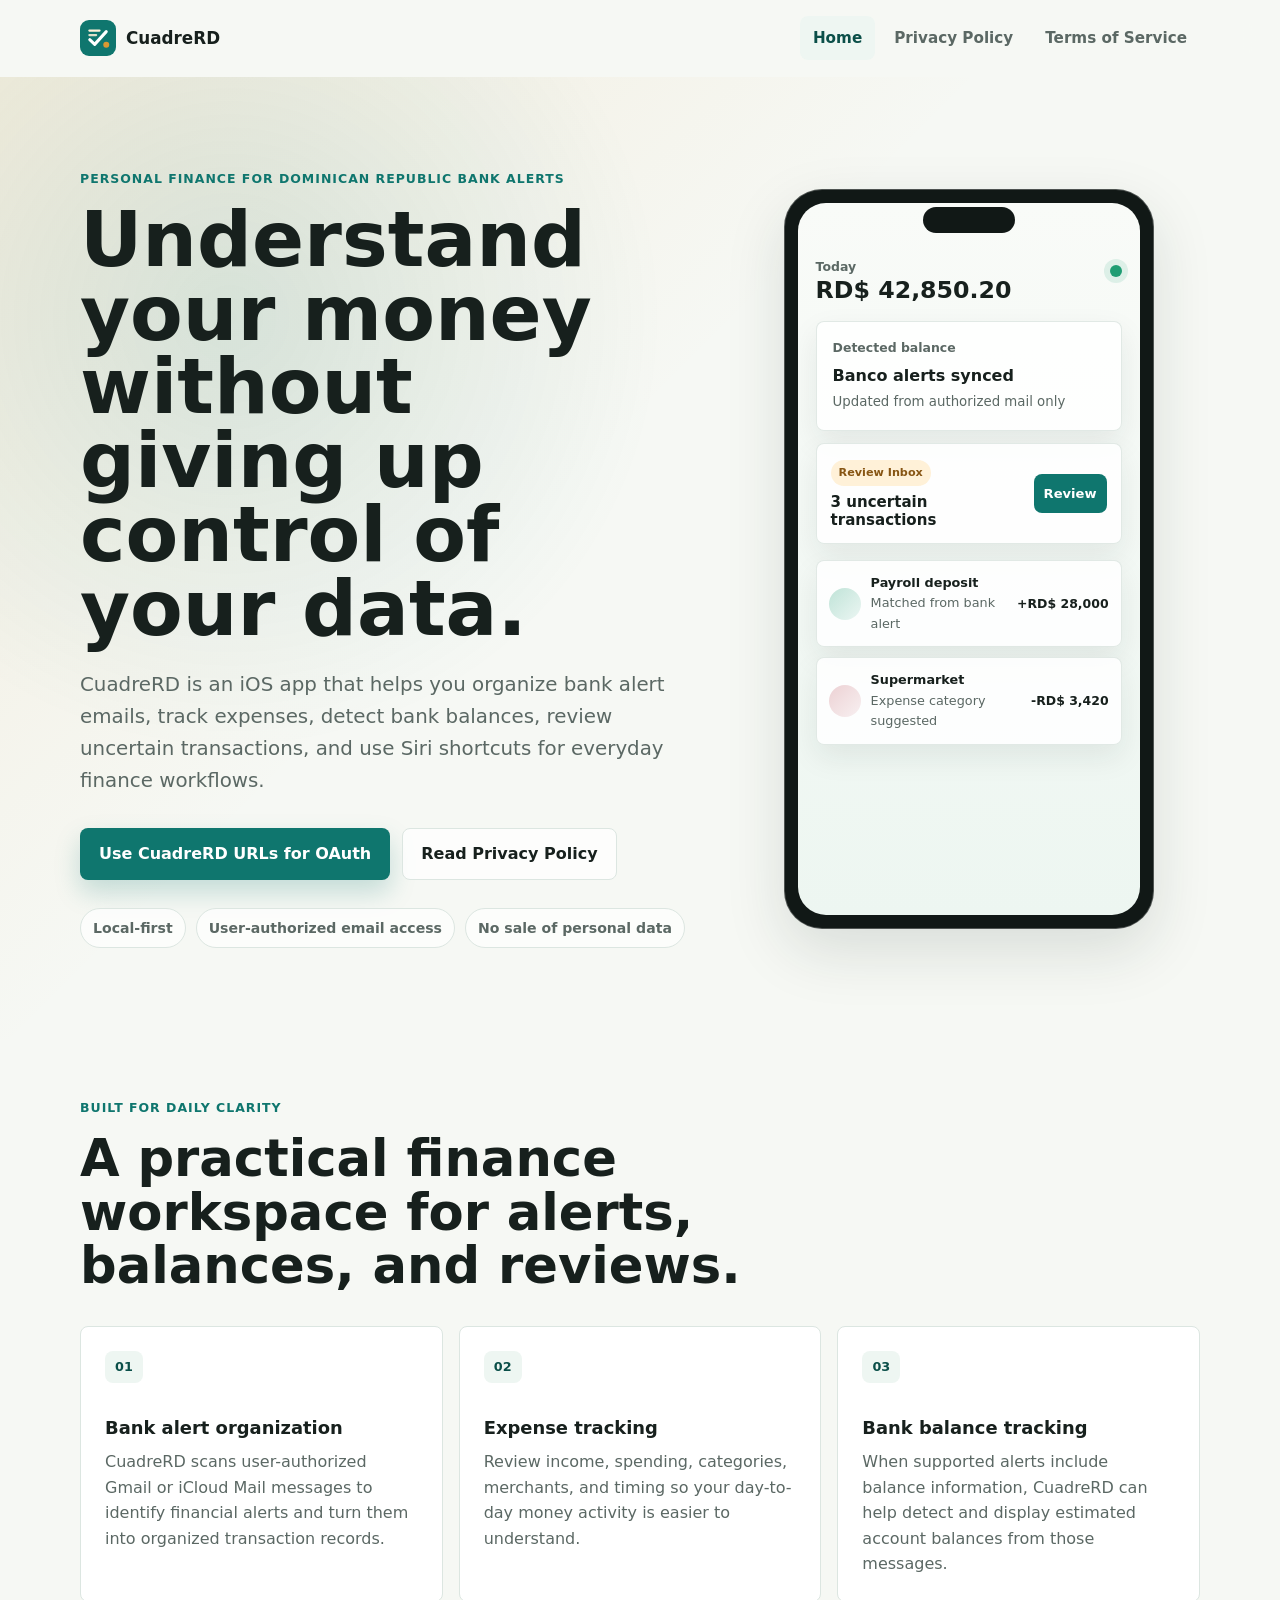
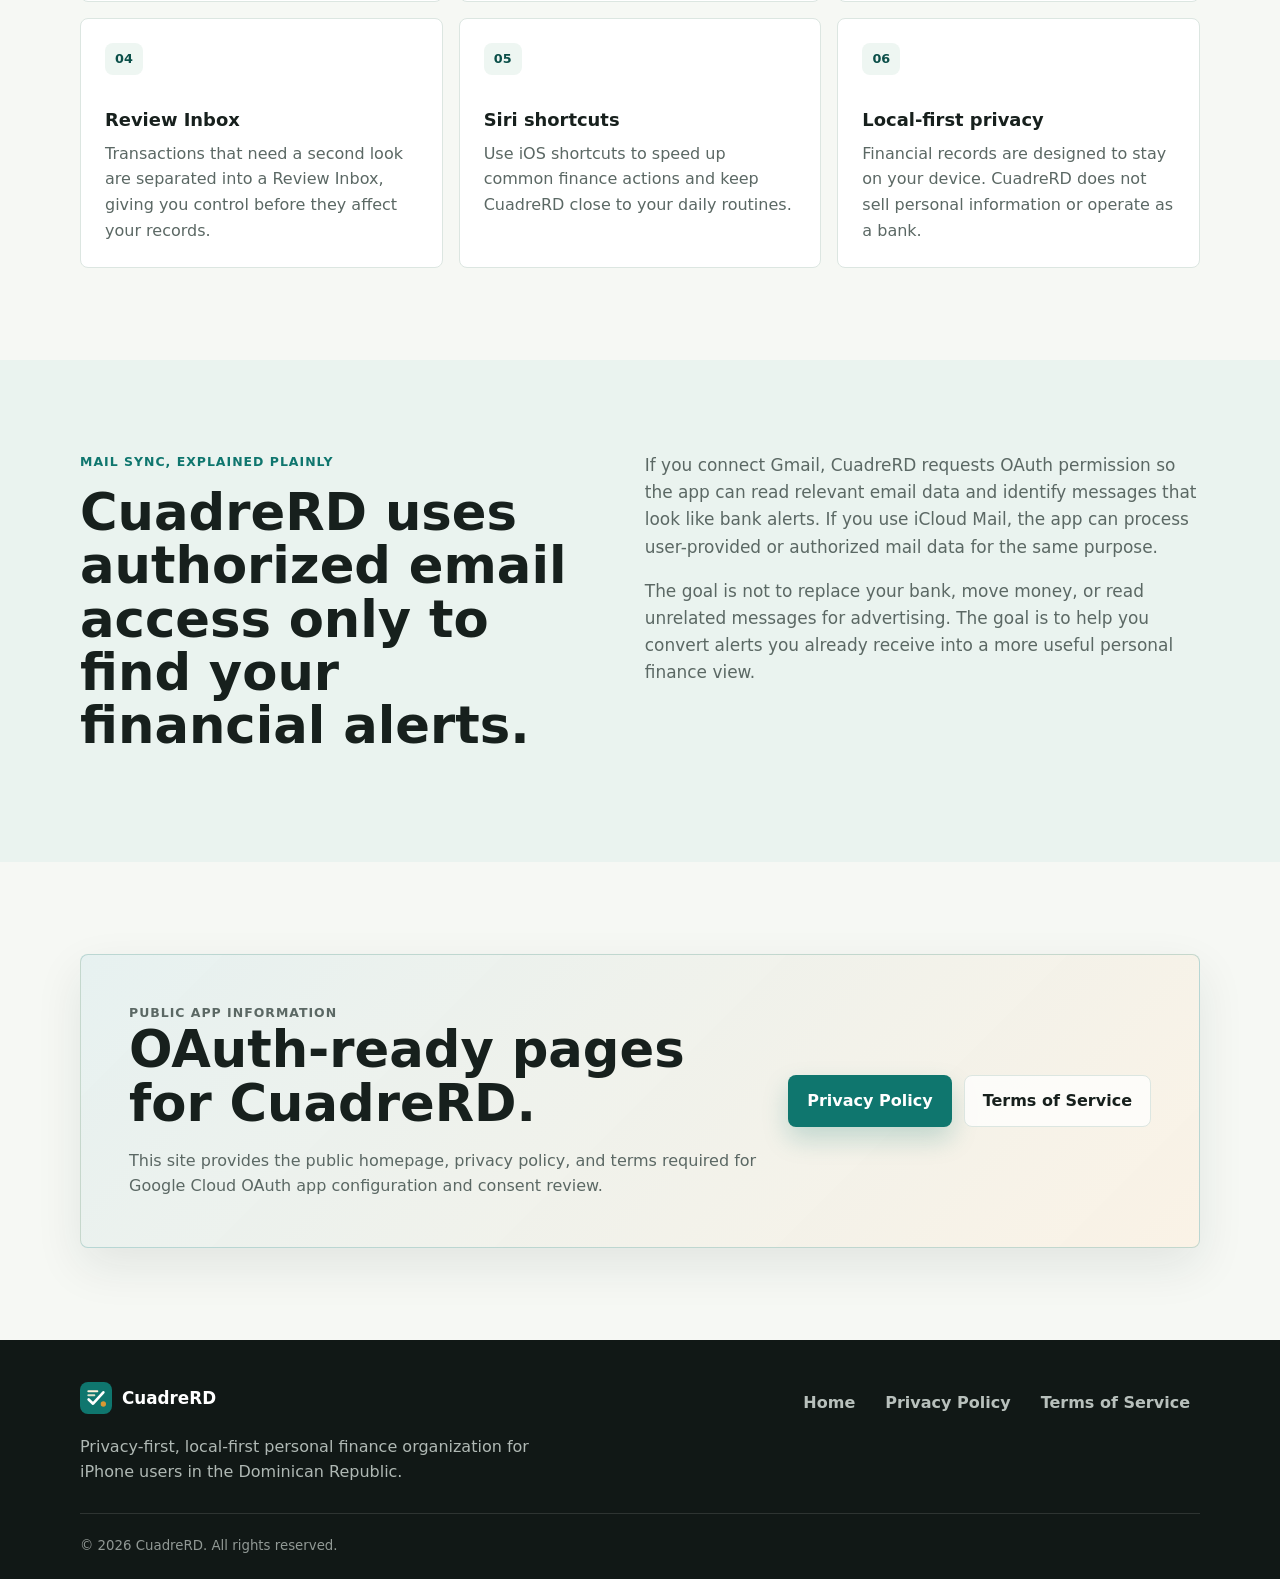
==== index.html @ 8c74c05f "Add CuadreRD public website" ====
<!doctype html>
<html lang="en">
  <head>
    <meta charset="utf-8">
    <meta name="viewport" content="width=device-width, initial-scale=1">
    <title>CuadreRD | Personal Finance for the Dominican Republic</title>
    <meta name="description" content="CuadreRD is a privacy-first iOS finance app that helps users in the Dominican Republic organize bank alert emails, track expenses, detect balances, and review transactions.">
    <meta name="theme-color" content="#0f766e">
    <link rel="icon" href="assets/cuadrerd-mark.svg" type="image/svg+xml">
    <link rel="stylesheet" href="styles.css">
  </head>
  <body>
    <a class="skip-link" href="#main">Skip to content</a>

    <header class="site-header" data-header>
      <nav class="nav container" aria-label="Primary navigation">
        <a class="brand" href="index.html" aria-label="CuadreRD home">
          <img src="assets/cuadrerd-mark.svg" alt="" width="36" height="36">
          <span>CuadreRD</span>
        </a>
        <button class="nav-toggle" type="button" data-nav-toggle aria-expanded="false" aria-controls="nav-links">
          <span class="sr-only">Open navigation</span>
          <span></span>
          <span></span>
          <span></span>
        </button>
        <div class="nav-links" id="nav-links" data-nav-links>
          <a href="index.html" aria-current="page">Home</a>
          <a href="privacy.html">Privacy Policy</a>
          <a href="terms.html">Terms of Service</a>
        </div>
      </nav>
    </header>

    <main id="main">
      <section class="hero section-pad">
        <div class="container hero-grid">
          <div class="hero-copy reveal">
            <p class="eyebrow">Personal finance for Dominican Republic bank alerts</p>
            <h1>Understand your money without giving up control of your data.</h1>
            <p class="hero-text">
              CuadreRD is an iOS app that helps you organize bank alert emails, track expenses,
              detect bank balances, review uncertain transactions, and use Siri shortcuts for
              everyday finance workflows.
            </p>
            <div class="hero-actions" aria-label="Primary actions">
              <a class="btn btn-primary" href="#cta">Use CuadreRD URLs for OAuth</a>
              <a class="btn btn-secondary" href="privacy.html">Read Privacy Policy</a>
            </div>
            <div class="trust-row" aria-label="Privacy highlights">
              <span>Local-first</span>
              <span>User-authorized email access</span>
              <span>No sale of personal data</span>
            </div>
          </div>

          <div class="phone-stage reveal" aria-label="CuadreRD app preview">
            <div class="phone-shell">
              <div class="phone-top"></div>
              <div class="app-screen">
                <div class="screen-header">
                  <div>
                    <span class="screen-label">Today</span>
                    <strong>RD$ 42,850.20</strong>
                  </div>
                  <span class="status-dot" aria-hidden="true"></span>
                </div>
                <div class="balance-card">
                  <span>Detected balance</span>
                  <strong>Banco alerts synced</strong>
                  <small>Updated from authorized mail only</small>
                </div>
                <div class="inbox-card">
                  <div>
                    <span class="pill">Review Inbox</span>
                    <strong>3 uncertain transactions</strong>
                  </div>
                  <span class="review-chip" aria-hidden="true">Review</span>
                </div>
                <div class="transaction-list" aria-label="Example transactions">
                  <div class="transaction">
                    <span class="icon income" aria-hidden="true"></span>
                    <div>
                      <strong>Payroll deposit</strong>
                      <small>Matched from bank alert</small>
                    </div>
                    <b>+RD$ 28,000</b>
                  </div>
                  <div class="transaction">
                    <span class="icon expense" aria-hidden="true"></span>
                    <div>
                      <strong>Supermarket</strong>
                      <small>Expense category suggested</small>
                    </div>
                    <b>-RD$ 3,420</b>
                  </div>
                </div>
              </div>
            </div>
          </div>
        </div>
      </section>

      <section class="section-pad compact">
        <div class="container">
          <div class="section-heading reveal">
            <p class="eyebrow">Built for daily clarity</p>
            <h2>A practical finance workspace for alerts, balances, and reviews.</h2>
          </div>
          <div class="feature-grid">
            <article class="feature-card reveal">
              <span class="feature-icon">01</span>
              <h3>Bank alert organization</h3>
              <p>CuadreRD scans user-authorized Gmail or iCloud Mail messages to identify financial alerts and turn them into organized transaction records.</p>
            </article>
            <article class="feature-card reveal">
              <span class="feature-icon">02</span>
              <h3>Expense tracking</h3>
              <p>Review income, spending, categories, merchants, and timing so your day-to-day money activity is easier to understand.</p>
            </article>
            <article class="feature-card reveal">
              <span class="feature-icon">03</span>
              <h3>Bank balance tracking</h3>
              <p>When supported alerts include balance information, CuadreRD can help detect and display estimated account balances from those messages.</p>
            </article>
            <article class="feature-card reveal">
              <span class="feature-icon">04</span>
              <h3>Review Inbox</h3>
              <p>Transactions that need a second look are separated into a Review Inbox, giving you control before they affect your records.</p>
            </article>
            <article class="feature-card reveal">
              <span class="feature-icon">05</span>
              <h3>Siri shortcuts</h3>
              <p>Use iOS shortcuts to speed up common finance actions and keep CuadreRD close to your daily routines.</p>
            </article>
            <article class="feature-card reveal">
              <span class="feature-icon">06</span>
              <h3>Local-first privacy</h3>
              <p>Financial records are designed to stay on your device. CuadreRD does not sell personal information or operate as a bank.</p>
            </article>
          </div>
        </div>
      </section>

      <section class="section-pad tinted">
        <div class="container split-section">
          <div class="reveal">
            <p class="eyebrow">Mail sync, explained plainly</p>
            <h2>CuadreRD uses authorized email access only to find your financial alerts.</h2>
          </div>
          <div class="content-stack reveal">
            <p>
              If you connect Gmail, CuadreRD requests OAuth permission so the app can read relevant email data
              and identify messages that look like bank alerts. If you use iCloud Mail, the app can process
              user-provided or authorized mail data for the same purpose.
            </p>
            <p>
              The goal is not to replace your bank, move money, or read unrelated messages for advertising.
              The goal is to help you convert alerts you already receive into a more useful personal finance view.
            </p>
          </div>
        </div>
      </section>

      <section class="section-pad" id="cta">
        <div class="container cta-panel reveal">
          <div>
            <p class="eyebrow">Public app information</p>
            <h2>OAuth-ready pages for CuadreRD.</h2>
            <p>
              This site provides the public homepage, privacy policy, and terms required for Google Cloud OAuth
              app configuration and consent review.
            </p>
          </div>
          <div class="cta-actions">
            <a class="btn btn-primary" href="privacy.html">Privacy Policy</a>
            <a class="btn btn-secondary" href="terms.html">Terms of Service</a>
          </div>
        </div>
      </section>
    </main>

    <footer class="site-footer">
      <div class="container footer-grid">
        <div>
          <a class="brand footer-brand" href="index.html">
            <img src="assets/cuadrerd-mark.svg" alt="" width="32" height="32">
            <span>CuadreRD</span>
          </a>
          <p>Privacy-first, local-first personal finance organization for iPhone users in the Dominican Republic.</p>
        </div>
        <nav class="footer-links" aria-label="Footer navigation">
          <a href="index.html">Home</a>
          <a href="privacy.html">Privacy Policy</a>
          <a href="terms.html">Terms of Service</a>
        </nav>
      </div>
      <div class="container footer-bottom">
        <small>&copy; <span data-year></span> CuadreRD. All rights reserved.</small>
      </div>
    </footer>

    <script src="script.js"></script>
  </body>
</html>
---- styles.css ----
:root {
  --bg: #f6f8f4;
  --surface: #ffffff;
  --surface-strong: #eef6f2;
  --ink: #17201d;
  --muted: #5b6864;
  --line: #dce6e1;
  --primary: #0f766e;
  --primary-dark: #0b4f49;
  --accent: #d99832;
  --accent-soft: #fff1d8;
  --success: #1f9d73;
  --danger: #bb4b56;
  --shadow: 0 22px 60px rgba(24, 44, 39, 0.13);
  --radius: 8px;
  --container: 1120px;
  --header-height: 76px;
  --font: ui-sans-serif, system-ui, -apple-system, BlinkMacSystemFont, "Segoe UI", sans-serif;
}

* {
  box-sizing: border-box;
}

html {
  scroll-behavior: smooth;
}

body {
  margin: 0;
  background: var(--bg);
  color: var(--ink);
  font-family: var(--font);
  line-height: 1.6;
  text-rendering: optimizeLegibility;
}

img {
  max-width: 100%;
  display: block;
}

a {
  color: inherit;
}

p,
h1,
h2,
h3 {
  margin-top: 0;
}

ul {
  padding-left: 1.25rem;
}

li + li {
  margin-top: 0.45rem;
}

.container {
  width: min(calc(100% - 32px), var(--container));
  margin-inline: auto;
}

.narrow {
  max-width: 780px;
}

.section-pad {
  padding: 92px 0;
}

.section-pad.compact {
  padding-top: 58px;
}

.skip-link {
  position: absolute;
  left: 16px;
  top: 12px;
  z-index: 100;
  transform: translateY(-140%);
  background: var(--ink);
  color: #fff;
  padding: 10px 14px;
  border-radius: var(--radius);
  transition: transform 180ms ease;
}

.skip-link:focus {
  transform: translateY(0);
}

.sr-only {
  position: absolute;
  width: 1px;
  height: 1px;
  padding: 0;
  margin: -1px;
  overflow: hidden;
  clip: rect(0, 0, 0, 0);
  white-space: nowrap;
  border: 0;
}

.site-header {
  position: sticky;
  top: 0;
  z-index: 50;
  background: rgba(246, 248, 244, 0.86);
  border-bottom: 1px solid transparent;
  backdrop-filter: blur(18px);
  transition: border-color 180ms ease, box-shadow 180ms ease;
}

.site-header.is-scrolled {
  border-bottom-color: rgba(220, 230, 225, 0.9);
  box-shadow: 0 12px 30px rgba(24, 44, 39, 0.08);
}

.nav {
  min-height: var(--header-height);
  display: flex;
  align-items: center;
  justify-content: space-between;
  gap: 24px;
}

.brand {
  display: inline-flex;
  align-items: center;
  gap: 10px;
  color: var(--ink);
  font-weight: 780;
  text-decoration: none;
}

.brand span {
  font-size: 1.05rem;
}

.nav-links {
  display: flex;
  align-items: center;
  gap: 6px;
}

.nav-links a {
  border-radius: var(--radius);
  color: var(--muted);
  font-size: 0.95rem;
  font-weight: 650;
  padding: 10px 13px;
  text-decoration: none;
  transition: background-color 180ms ease, color 180ms ease;
}

.nav-links a:hover,
.nav-links a:focus-visible,
.nav-links a[aria-current="page"] {
  background: var(--surface-strong);
  color: var(--primary-dark);
}

.nav-toggle {
  display: none;
  width: 44px;
  height: 44px;
  border: 1px solid var(--line);
  border-radius: var(--radius);
  background: var(--surface);
  cursor: pointer;
  place-items: center;
  padding: 11px;
}

.nav-toggle span:not(.sr-only) {
  width: 20px;
  height: 2px;
  background: var(--ink);
  display: block;
  margin: 3px 0;
  transition: transform 180ms ease, opacity 180ms ease;
}

.hero {
  min-height: calc(100svh - var(--header-height));
  display: flex;
  align-items: center;
  position: relative;
  overflow: hidden;
}

.hero::before {
  content: "";
  position: absolute;
  inset: 0;
  background:
    radial-gradient(circle at 18% 25%, rgba(15, 118, 110, 0.13), transparent 34%),
    linear-gradient(135deg, rgba(217, 152, 50, 0.12), transparent 44%);
  pointer-events: none;
}

.hero-grid {
  position: relative;
  display: grid;
  grid-template-columns: minmax(0, 1.02fr) minmax(320px, 0.78fr);
  gap: 52px;
  align-items: center;
}

.eyebrow {
  color: var(--primary);
  font-size: 0.78rem;
  font-weight: 800;
  letter-spacing: 0.08em;
  margin-bottom: 14px;
  text-transform: uppercase;
}

h1 {
  font-size: clamp(2.45rem, 6vw, 5.8rem);
  line-height: 0.96;
  margin-bottom: 24px;
  max-width: 880px;
}

h2 {
  font-size: clamp(1.85rem, 4vw, 3.25rem);
  line-height: 1.04;
  margin-bottom: 18px;
}

h3 {
  font-size: 1.12rem;
  line-height: 1.22;
  margin-bottom: 10px;
}

.hero-text {
  color: var(--muted);
  font-size: clamp(1.04rem, 2vw, 1.24rem);
  max-width: 720px;
}

.hero-actions,
.cta-actions {
  display: flex;
  flex-wrap: wrap;
  gap: 12px;
  margin-top: 32px;
}

.btn {
  display: inline-flex;
  align-items: center;
  justify-content: center;
  min-height: 48px;
  border: 1px solid transparent;
  border-radius: var(--radius);
  font-weight: 760;
  padding: 12px 18px;
  text-decoration: none;
  transition: transform 180ms ease, box-shadow 180ms ease, background-color 180ms ease, border-color 180ms ease;
}

.btn:hover,
.btn:focus-visible {
  transform: translateY(-2px);
}

.btn-primary {
  background: var(--primary);
  color: #fff;
  box-shadow: 0 12px 26px rgba(15, 118, 110, 0.22);
}

.btn-primary:hover,
.btn-primary:focus-visible {
  background: var(--primary-dark);
}

.btn-secondary {
  background: rgba(255, 255, 255, 0.75);
  border-color: var(--line);
  color: var(--ink);
}

.btn-secondary:hover,
.btn-secondary:focus-visible {
  border-color: rgba(15, 118, 110, 0.34);
  box-shadow: 0 12px 26px rgba(24, 44, 39, 0.09);
}

.trust-row {
  display: flex;
  flex-wrap: wrap;
  gap: 10px;
  margin-top: 28px;
}

.trust-row span {
  border: 1px solid var(--line);
  border-radius: 999px;
  background: rgba(255, 255, 255, 0.7);
  color: var(--muted);
  font-size: 0.88rem;
  font-weight: 680;
  padding: 8px 12px;
}

.phone-stage {
  display: grid;
  justify-items: center;
}

.phone-shell {
  width: min(100%, 370px);
  aspect-ratio: 0.5;
  background: #111816;
  border: 1px solid rgba(255, 255, 255, 0.26);
  border-radius: 38px;
  box-shadow: var(--shadow);
  padding: 13px;
  position: relative;
}

.phone-top {
  position: absolute;
  top: 17px;
  left: 50%;
  width: 92px;
  height: 26px;
  transform: translateX(-50%);
  border-radius: 999px;
  background: #111816;
  z-index: 2;
}

.app-screen {
  height: 100%;
  overflow: hidden;
  border-radius: 28px;
  background:
    linear-gradient(180deg, #f9fbf8 0%, #edf6f1 100%);
  padding: 54px 18px 18px;
}

.screen-header {
  display: flex;
  align-items: flex-start;
  justify-content: space-between;
  margin-bottom: 18px;
}

.screen-label,
.balance-card span {
  display: block;
  color: var(--muted);
  font-size: 0.78rem;
  font-weight: 720;
}

.screen-header strong {
  display: block;
  color: var(--ink);
  font-size: 1.48rem;
  line-height: 1.1;
}

.status-dot {
  width: 12px;
  height: 12px;
  border-radius: 999px;
  background: var(--success);
  box-shadow: 0 0 0 6px rgba(31, 157, 115, 0.12);
  margin-top: 8px;
}

.balance-card,
.inbox-card,
.transaction {
  border: 1px solid rgba(220, 230, 225, 0.86);
  border-radius: var(--radius);
  background: rgba(255, 255, 255, 0.86);
  box-shadow: 0 12px 30px rgba(24, 44, 39, 0.08);
}

.balance-card {
  padding: 16px;
  margin-bottom: 12px;
}

.balance-card strong {
  display: block;
  font-size: 1rem;
  margin-top: 5px;
}

.balance-card small,
.transaction small {
  color: var(--muted);
}

.inbox-card {
  display: flex;
  align-items: center;
  justify-content: space-between;
  gap: 10px;
  padding: 14px;
  margin-bottom: 16px;
}

.pill {
  display: inline-flex;
  width: fit-content;
  border-radius: 999px;
  background: var(--accent-soft);
  color: #875513;
  font-size: 0.7rem;
  font-weight: 800;
  padding: 4px 8px;
  margin-bottom: 7px;
}

.inbox-card strong {
  display: block;
  font-size: 0.94rem;
  line-height: 1.2;
}

.review-chip {
  border: 0;
  border-radius: var(--radius);
  background: var(--primary);
  color: #fff;
  font-size: 0.82rem;
  font-weight: 760;
  padding: 9px 10px;
}

.transaction-list {
  display: grid;
  gap: 10px;
}

.transaction {
  display: grid;
  grid-template-columns: 32px 1fr auto;
  align-items: center;
  gap: 10px;
  padding: 12px;
}

.transaction strong,
.transaction small {
  display: block;
  font-size: 0.8rem;
}

.transaction b {
  font-size: 0.78rem;
  white-space: nowrap;
}

.icon {
  width: 32px;
  height: 32px;
  border-radius: 999px;
  display: inline-block;
}

.icon.income {
  background: linear-gradient(135deg, rgba(31, 157, 115, 0.28), rgba(31, 157, 115, 0.08));
}

.icon.expense {
  background: linear-gradient(135deg, rgba(187, 75, 86, 0.25), rgba(187, 75, 86, 0.08));
}

.section-heading {
  max-width: 760px;
  margin-bottom: 34px;
}

.feature-grid {
  display: grid;
  grid-template-columns: repeat(3, minmax(0, 1fr));
  gap: 16px;
}

.feature-card {
  min-height: 230px;
  border: 1px solid var(--line);
  border-radius: var(--radius);
  background: var(--surface);
  padding: 24px;
  transition: transform 180ms ease, box-shadow 180ms ease, border-color 180ms ease;
}

.feature-card:hover {
  transform: translateY(-4px);
  border-color: rgba(15, 118, 110, 0.26);
  box-shadow: 0 18px 40px rgba(24, 44, 39, 0.09);
}

.feature-card p {
  color: var(--muted);
  margin-bottom: 0;
}

.feature-icon {
  display: inline-flex;
  align-items: center;
  justify-content: center;
  width: 38px;
  height: 32px;
  border-radius: var(--radius);
  background: var(--surface-strong);
  color: var(--primary-dark);
  font-size: 0.8rem;
  font-weight: 850;
  margin-bottom: 34px;
}

.tinted {
  background: #eaf3ef;
}

.split-section {
  display: grid;
  grid-template-columns: minmax(0, 0.92fr) minmax(0, 1fr);
  gap: 54px;
  align-items: start;
}

.content-stack {
  color: var(--muted);
  font-size: 1.06rem;
}

.content-stack p:last-child {
  margin-bottom: 0;
}

.cta-panel {
  display: flex;
  align-items: center;
  justify-content: space-between;
  gap: 32px;
  border: 1px solid rgba(15, 118, 110, 0.22);
  border-radius: var(--radius);
  background:
    linear-gradient(135deg, rgba(15, 118, 110, 0.1), rgba(217, 152, 50, 0.12)),
    var(--surface);
  padding: clamp(24px, 5vw, 48px);
  box-shadow: 0 18px 48px rgba(24, 44, 39, 0.09);
}

.cta-panel p {
  color: var(--muted);
  max-width: 660px;
  margin-bottom: 0;
}

.cta-actions {
  margin-top: 0;
  flex-shrink: 0;
}

.page-hero {
  background:
    linear-gradient(135deg, rgba(15, 118, 110, 0.11), transparent 48%),
    var(--bg);
  padding-bottom: 54px;
}

.page-hero h1 {
  margin-bottom: 16px;
}

.policy-layout {
  display: grid;
  grid-template-columns: 280px minmax(0, 1fr);
  gap: 42px;
  align-items: start;
}

.policy-summary {
  position: sticky;
  top: calc(var(--header-height) + 20px);
  border: 1px solid var(--line);
  border-radius: var(--radius);
  background: var(--surface);
  padding: 22px;
}

.policy-summary h2 {
  font-size: 1.2rem;
  margin-bottom: 8px;
}

.policy-summary p {
  color: var(--muted);
  margin-bottom: 0;
}

.policy-content {
  border: 1px solid var(--line);
  border-radius: var(--radius);
  background: var(--surface);
  padding: clamp(24px, 5vw, 52px);
}

.policy-content h2 {
  font-size: 1.35rem;
  line-height: 1.25;
  margin-top: 34px;
  margin-bottom: 10px;
}

.policy-content h2:first-child {
  margin-top: 0;
}

.policy-content p,
.policy-content li {
  color: var(--muted);
}

.site-footer {
  background: #111816;
  color: #edf6f1;
  padding: 42px 0 22px;
}

.footer-grid {
  display: flex;
  justify-content: space-between;
  gap: 32px;
  border-bottom: 1px solid rgba(255, 255, 255, 0.12);
  padding-bottom: 28px;
}

.footer-brand {
  color: #fff;
}

.site-footer p {
  color: rgba(237, 246, 241, 0.72);
  max-width: 450px;
  margin: 12px 0 0;
}

.footer-links {
  display: flex;
  flex-wrap: wrap;
  gap: 10px;
  align-items: flex-start;
  justify-content: flex-end;
}

.footer-links a {
  border-radius: var(--radius);
  color: rgba(237, 246, 241, 0.76);
  font-weight: 680;
  padding: 8px 10px;
  text-decoration: none;
  transition: background-color 180ms ease, color 180ms ease;
}

.footer-links a:hover,
.footer-links a:focus-visible {
  background: rgba(255, 255, 255, 0.08);
  color: #fff;
}

.footer-bottom {
  color: rgba(237, 246, 241, 0.58);
  padding-top: 18px;
}

.reveal {
  opacity: 0;
  transform: translateY(18px);
  transition: opacity 520ms ease, transform 520ms ease;
}

.reveal.is-visible {
  opacity: 1;
  transform: translateY(0);
}

@media (prefers-reduced-motion: reduce) {
  *,
  *::before,
  *::after {
    scroll-behavior: auto !important;
    transition-duration: 0.01ms !important;
    animation-duration: 0.01ms !important;
    animation-iteration-count: 1 !important;
  }

  .reveal {
    opacity: 1;
    transform: none;
  }
}

@media (max-width: 900px) {
  .section-pad {
    padding: 72px 0;
  }

  .hero {
    min-height: 0;
  }

  .hero-grid,
  .split-section,
  .policy-layout {
    grid-template-columns: 1fr;
  }

  .feature-grid {
    grid-template-columns: repeat(2, minmax(0, 1fr));
  }

  .policy-summary {
    position: static;
  }

  .cta-panel,
  .footer-grid {
    align-items: flex-start;
    flex-direction: column;
  }

  .cta-actions,
  .footer-links {
    justify-content: flex-start;
  }
}

@media (max-width: 720px) {
  :root {
    --header-height: 68px;
  }

  .container {
    width: min(calc(100% - 28px), var(--container));
  }

  .nav-toggle {
    display: block;
  }

  .nav-links {
    position: absolute;
    left: 14px;
    right: 14px;
    top: calc(var(--header-height) - 4px);
    display: grid;
    gap: 4px;
    border: 1px solid var(--line);
    border-radius: var(--radius);
    background: rgba(255, 255, 255, 0.96);
    box-shadow: 0 18px 40px rgba(24, 44, 39, 0.12);
    padding: 8px;
    transform: translateY(-8px);
    opacity: 0;
    pointer-events: none;
    transition: opacity 180ms ease, transform 180ms ease;
  }

  .nav-links.is-open {
    opacity: 1;
    pointer-events: auto;
    transform: translateY(0);
  }

  .nav-links a {
    padding: 12px;
  }

  .hero-grid {
    gap: 38px;
  }

  h1 {
    font-size: clamp(2.3rem, 14vw, 4rem);
  }

  .feature-grid {
    grid-template-columns: 1fr;
  }

  .phone-shell {
    max-width: 330px;
  }

  .section-pad {
    padding: 58px 0;
  }

  .section-pad.compact {
    padding-top: 32px;
  }

  .hero-actions,
  .cta-actions {
    width: 100%;
  }

  .btn {
    width: 100%;
  }
}

@media (max-width: 420px) {
  .transaction {
    grid-template-columns: 28px 1fr;
  }

  .transaction b {
    grid-column: 2;
  }

  .inbox-card {
    align-items: flex-start;
    flex-direction: column;
  }
}
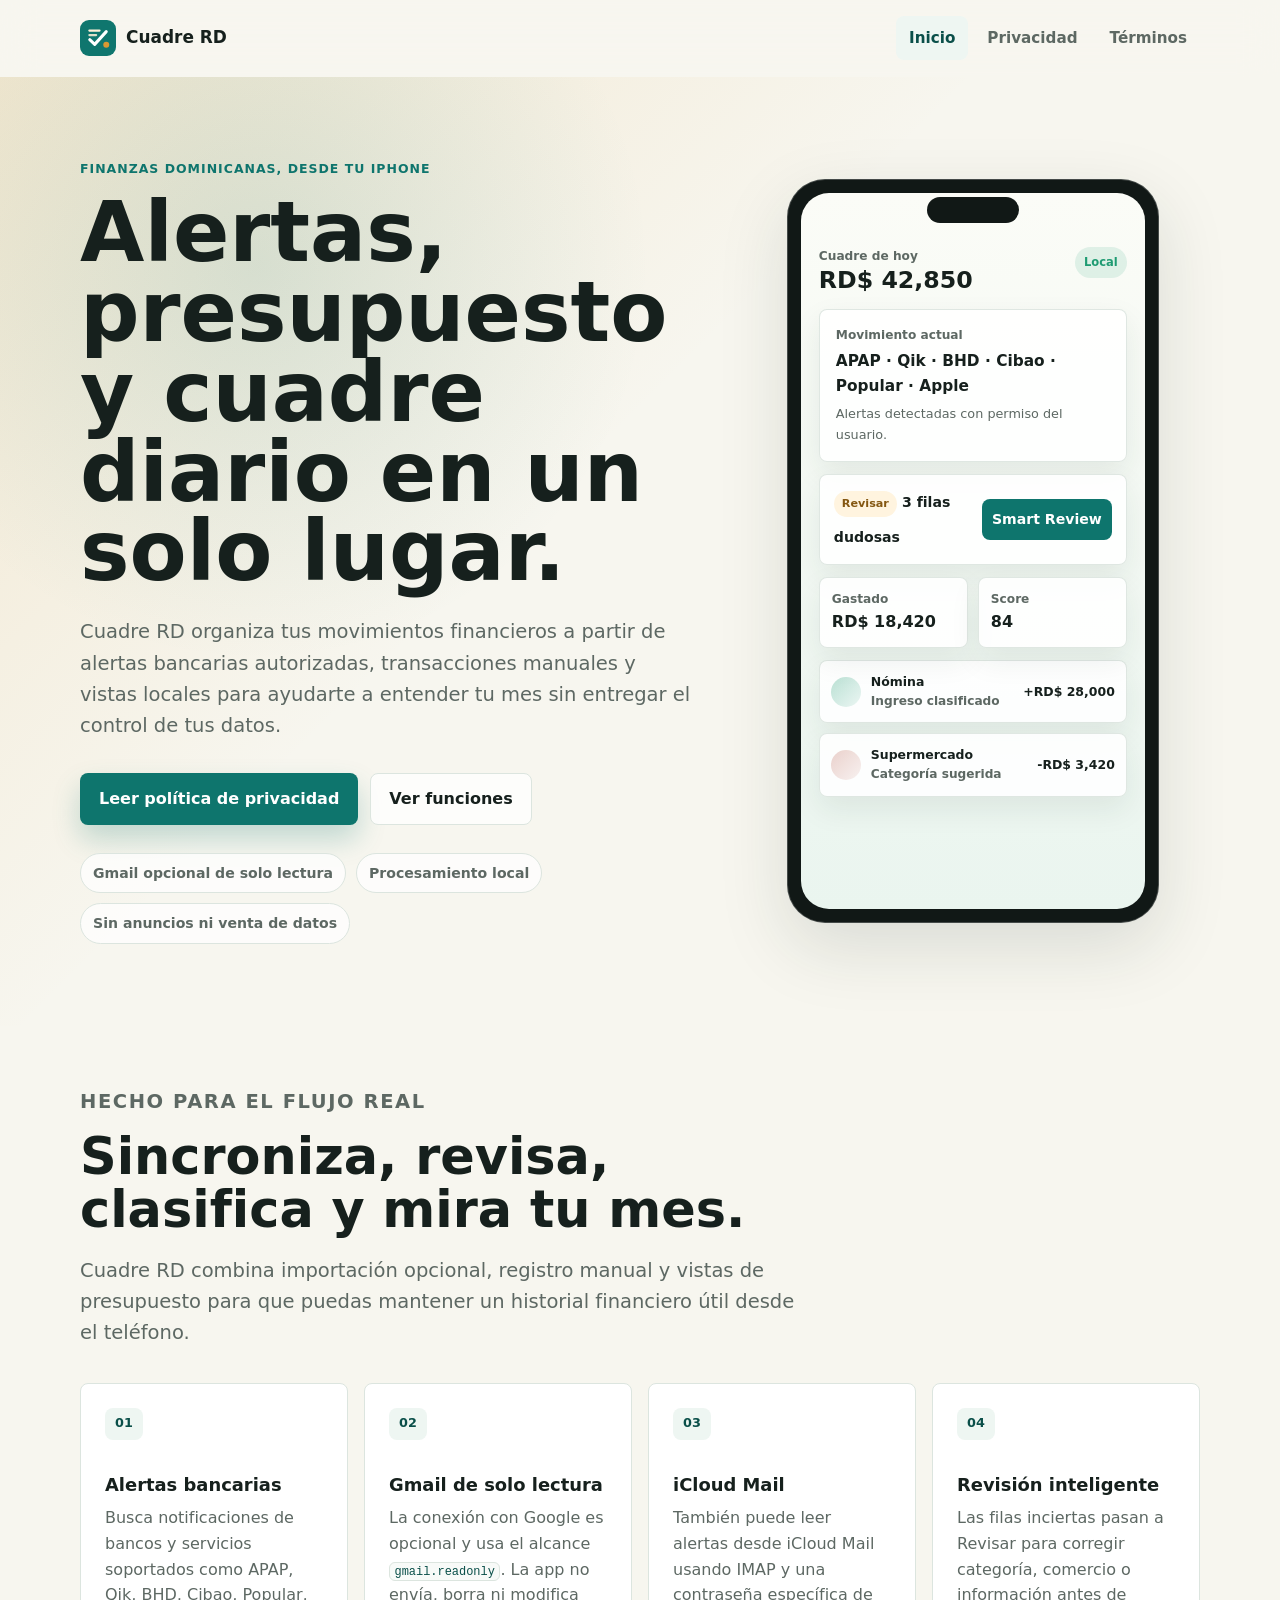
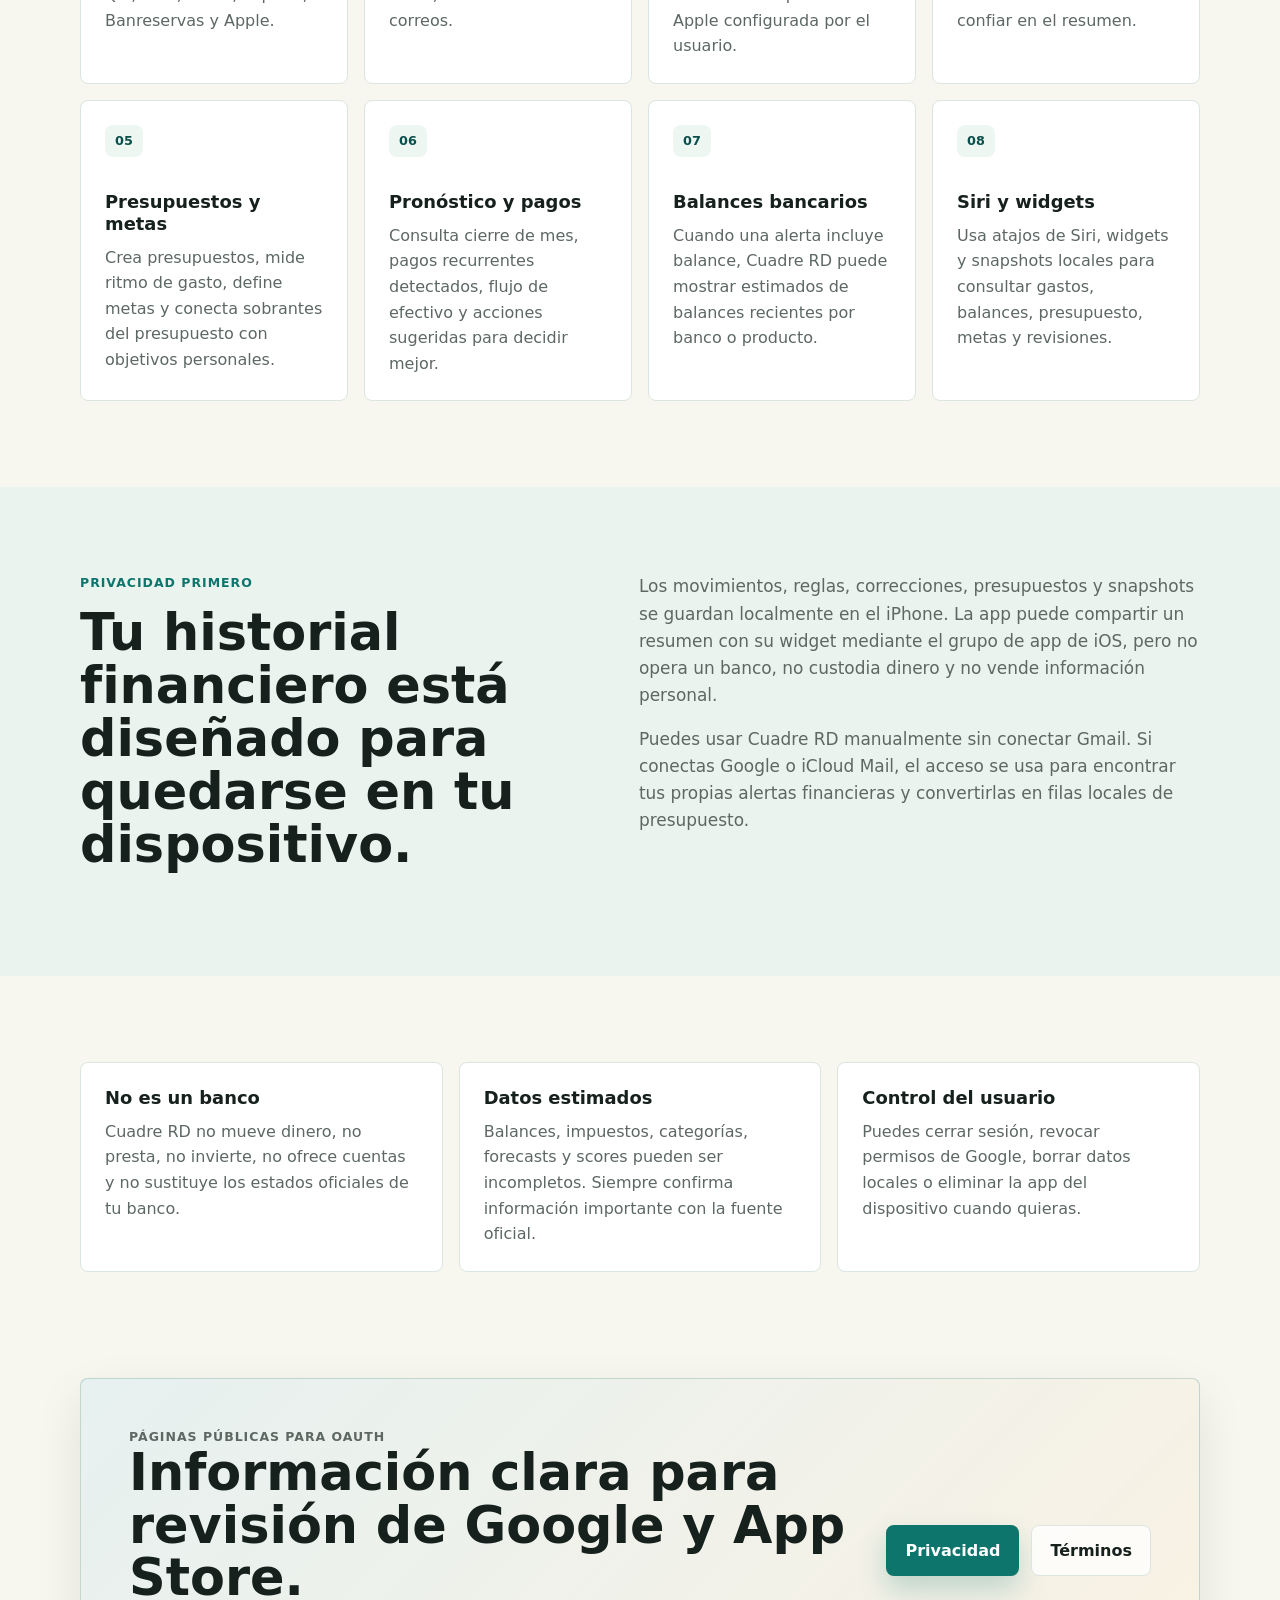
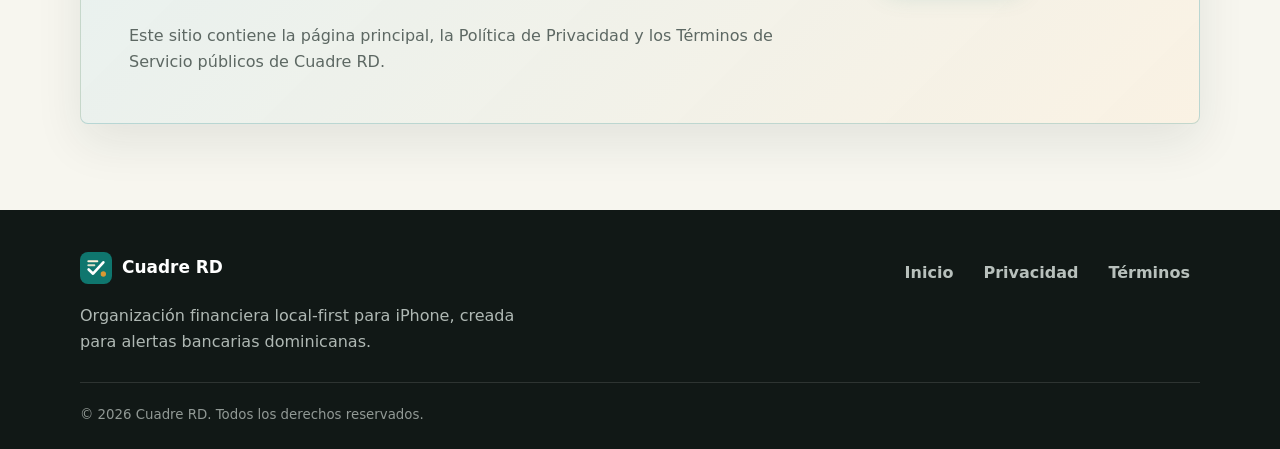
==== commit b1f40e52: "Rebuild Cuadre RD website in Spanish" ====
--- a/index.html
+++ b/index.html
@@ -1,99 +1,107 @@
 <!doctype html>
-<html lang="en">
+<html lang="es">
   <head>
     <meta charset="utf-8">
     <meta name="viewport" content="width=device-width, initial-scale=1">
-    <title>CuadreRD | Personal Finance for the Dominican Republic</title>
-    <meta name="description" content="CuadreRD is a privacy-first iOS finance app that helps users in the Dominican Republic organize bank alert emails, track expenses, detect balances, and review transactions.">
-    <meta name="theme-color" content="#0f766e">
+    <title>Cuadre RD | Finanzas personales para alertas bancarias dominicanas</title>
+    <meta name="description" content="Cuadre RD es una app iOS para organizar alertas bancarias, presupuestos, balances, metas y revisiones financieras desde tu iPhone.">
+    <meta name="theme-color" content="#0e756d">
     <link rel="icon" href="assets/cuadrerd-mark.svg" type="image/svg+xml">
     <link rel="stylesheet" href="styles.css">
   </head>
   <body>
-    <a class="skip-link" href="#main">Skip to content</a>
+    <a class="skip-link" href="#contenido">Saltar al contenido</a>
 
     <header class="site-header" data-header>
-      <nav class="nav container" aria-label="Primary navigation">
-        <a class="brand" href="index.html" aria-label="CuadreRD home">
+      <nav class="nav container" aria-label="Navegación principal">
+        <a class="brand" href="index.html" aria-label="Inicio de Cuadre RD">
           <img src="assets/cuadrerd-mark.svg" alt="" width="36" height="36">
-          <span>CuadreRD</span>
+          <span>Cuadre RD</span>
         </a>
         <button class="nav-toggle" type="button" data-nav-toggle aria-expanded="false" aria-controls="nav-links">
-          <span class="sr-only">Open navigation</span>
+          <span class="sr-only">Abrir navegación</span>
           <span></span>
           <span></span>
           <span></span>
         </button>
         <div class="nav-links" id="nav-links" data-nav-links>
-          <a href="index.html" aria-current="page">Home</a>
-          <a href="privacy.html">Privacy Policy</a>
-          <a href="terms.html">Terms of Service</a>
+          <a href="index.html" aria-current="page">Inicio</a>
+          <a href="privacy.html">Privacidad</a>
+          <a href="terms.html">Términos</a>
         </div>
       </nav>
     </header>
 
-    <main id="main">
-      <section class="hero section-pad">
+    <main id="contenido">
+      <section class="hero">
         <div class="container hero-grid">
           <div class="hero-copy reveal">
-            <p class="eyebrow">Personal finance for Dominican Republic bank alerts</p>
-            <h1>Understand your money without giving up control of your data.</h1>
+            <p class="eyebrow">Finanzas dominicanas, desde tu iPhone</p>
+            <h1>Alertas, presupuesto y cuadre diario en un solo lugar.</h1>
             <p class="hero-text">
-              CuadreRD is an iOS app that helps you organize bank alert emails, track expenses,
-              detect bank balances, review uncertain transactions, and use Siri shortcuts for
-              everyday finance workflows.
-            </p>
-            <div class="hero-actions" aria-label="Primary actions">
-              <a class="btn btn-primary" href="#cta">Use CuadreRD URLs for OAuth</a>
-              <a class="btn btn-secondary" href="privacy.html">Read Privacy Policy</a>
+              Cuadre RD organiza tus movimientos financieros a partir de alertas bancarias autorizadas,
+              transacciones manuales y vistas locales para ayudarte a entender tu mes sin entregar el control
+              de tus datos.
+            </p>
+            <div class="hero-actions" aria-label="Acciones principales">
+              <a class="btn btn-primary" href="privacy.html">Leer política de privacidad</a>
+              <a class="btn btn-secondary" href="#funciones">Ver funciones</a>
             </div>
-            <div class="trust-row" aria-label="Privacy highlights">
-              <span>Local-first</span>
-              <span>User-authorized email access</span>
-              <span>No sale of personal data</span>
+            <div class="trust-row" aria-label="Puntos de confianza">
+              <span>Gmail opcional de solo lectura</span>
+              <span>Procesamiento local</span>
+              <span>Sin anuncios ni venta de datos</span>
             </div>
           </div>
 
-          <div class="phone-stage reveal" aria-label="CuadreRD app preview">
-            <div class="phone-shell">
-              <div class="phone-top"></div>
-              <div class="app-screen">
-                <div class="screen-header">
-                  <div>
-                    <span class="screen-label">Today</span>
-                    <strong>RD$ 42,850.20</strong>
-                  </div>
-                  <span class="status-dot" aria-hidden="true"></span>
-                </div>
-                <div class="balance-card">
-                  <span>Detected balance</span>
-                  <strong>Banco alerts synced</strong>
-                  <small>Updated from authorized mail only</small>
-                </div>
-                <div class="inbox-card">
-                  <div>
-                    <span class="pill">Review Inbox</span>
-                    <strong>3 uncertain transactions</strong>
-                  </div>
-                  <span class="review-chip" aria-hidden="true">Review</span>
-                </div>
-                <div class="transaction-list" aria-label="Example transactions">
-                  <div class="transaction">
-                    <span class="icon income" aria-hidden="true"></span>
-                    <div>
-                      <strong>Payroll deposit</strong>
-                      <small>Matched from bank alert</small>
-                    </div>
-                    <b>+RD$ 28,000</b>
-                  </div>
-                  <div class="transaction">
-                    <span class="icon expense" aria-hidden="true"></span>
-                    <div>
-                      <strong>Supermarket</strong>
-                      <small>Expense category suggested</small>
-                    </div>
-                    <b>-RD$ 3,420</b>
-                  </div>
+          <div class="app-preview reveal" aria-label="Vista conceptual de Cuadre RD">
+            <div class="device">
+              <div class="device-notch"></div>
+              <div class="device-screen">
+                <div class="screen-top">
+                  <div>
+                    <small>Cuadre de hoy</small>
+                    <strong>RD$ 42,850</strong>
+                  </div>
+                  <span class="sync-badge">Local</span>
+                </div>
+                <div class="pulse-card">
+                  <span>Movimiento actual</span>
+                  <strong>APAP · Qik · BHD · Cibao · Popular · Apple</strong>
+                  <p>Alertas detectadas con permiso del usuario.</p>
+                </div>
+                <div class="review-card">
+                  <div>
+                    <span>Revisar</span>
+                    <strong>3 filas dudosas</strong>
+                  </div>
+                  <b>Smart Review</b>
+                </div>
+                <div class="mini-grid">
+                  <div>
+                    <span>Gastado</span>
+                    <strong>RD$ 18,420</strong>
+                  </div>
+                  <div>
+                    <span>Score</span>
+                    <strong>84</strong>
+                  </div>
+                </div>
+                <div class="transaction-row">
+                  <span class="dot income"></span>
+                  <div>
+                    <strong>Nómina</strong>
+                    <small>Ingreso clasificado</small>
+                  </div>
+                  <b>+RD$ 28,000</b>
+                </div>
+                <div class="transaction-row">
+                  <span class="dot expense"></span>
+                  <div>
+                    <strong>Supermercado</strong>
+                    <small>Categoría sugerida</small>
+                  </div>
+                  <b>-RD$ 3,420</b>
                 </div>
               </div>
             </div>
@@ -101,80 +109,112 @@
         </div>
       </section>
 
-      <section class="section-pad compact">
+      <section class="section-pad compact" id="funciones">
         <div class="container">
           <div class="section-heading reveal">
-            <p class="eyebrow">Built for daily clarity</p>
-            <h2>A practical finance workspace for alerts, balances, and reviews.</h2>
-          </div>
+            <p class="eyebrow">Hecho para el flujo real</p>
+            <h2>Sincroniza, revisa, clasifica y mira tu mes.</h2>
+            <p>
+              Cuadre RD combina importación opcional, registro manual y vistas de presupuesto para que puedas
+              mantener un historial financiero útil desde el teléfono.
+            </p>
+          </div>
+
           <div class="feature-grid">
             <article class="feature-card reveal">
-              <span class="feature-icon">01</span>
-              <h3>Bank alert organization</h3>
-              <p>CuadreRD scans user-authorized Gmail or iCloud Mail messages to identify financial alerts and turn them into organized transaction records.</p>
-            </article>
-            <article class="feature-card reveal">
-              <span class="feature-icon">02</span>
-              <h3>Expense tracking</h3>
-              <p>Review income, spending, categories, merchants, and timing so your day-to-day money activity is easier to understand.</p>
-            </article>
-            <article class="feature-card reveal">
-              <span class="feature-icon">03</span>
-              <h3>Bank balance tracking</h3>
-              <p>When supported alerts include balance information, CuadreRD can help detect and display estimated account balances from those messages.</p>
-            </article>
-            <article class="feature-card reveal">
-              <span class="feature-icon">04</span>
-              <h3>Review Inbox</h3>
-              <p>Transactions that need a second look are separated into a Review Inbox, giving you control before they affect your records.</p>
-            </article>
-            <article class="feature-card reveal">
-              <span class="feature-icon">05</span>
-              <h3>Siri shortcuts</h3>
-              <p>Use iOS shortcuts to speed up common finance actions and keep CuadreRD close to your daily routines.</p>
-            </article>
-            <article class="feature-card reveal">
-              <span class="feature-icon">06</span>
-              <h3>Local-first privacy</h3>
-              <p>Financial records are designed to stay on your device. CuadreRD does not sell personal information or operate as a bank.</p>
+              <span class="feature-index">01</span>
+              <h3>Alertas bancarias</h3>
+              <p>Busca notificaciones de bancos y servicios soportados como APAP, Qik, BHD, Cibao, Popular, Banreservas y Apple.</p>
+            </article>
+            <article class="feature-card reveal">
+              <span class="feature-index">02</span>
+              <h3>Gmail de solo lectura</h3>
+              <p>La conexión con Google es opcional y usa el alcance <code>gmail.readonly</code>. La app no envía, borra ni modifica correos.</p>
+            </article>
+            <article class="feature-card reveal">
+              <span class="feature-index">03</span>
+              <h3>iCloud Mail</h3>
+              <p>También puede leer alertas desde iCloud Mail usando IMAP y una contraseña específica de Apple configurada por el usuario.</p>
+            </article>
+            <article class="feature-card reveal">
+              <span class="feature-index">04</span>
+              <h3>Revisión inteligente</h3>
+              <p>Las filas inciertas pasan a Revisar para corregir categoría, comercio o información antes de confiar en el resumen.</p>
+            </article>
+            <article class="feature-card reveal">
+              <span class="feature-index">05</span>
+              <h3>Presupuestos y metas</h3>
+              <p>Crea presupuestos, mide ritmo de gasto, define metas y conecta sobrantes del presupuesto con objetivos personales.</p>
+            </article>
+            <article class="feature-card reveal">
+              <span class="feature-index">06</span>
+              <h3>Pronóstico y pagos</h3>
+              <p>Consulta cierre de mes, pagos recurrentes detectados, flujo de efectivo y acciones sugeridas para decidir mejor.</p>
+            </article>
+            <article class="feature-card reveal">
+              <span class="feature-index">07</span>
+              <h3>Balances bancarios</h3>
+              <p>Cuando una alerta incluye balance, Cuadre RD puede mostrar estimados de balances recientes por banco o producto.</p>
+            </article>
+            <article class="feature-card reveal">
+              <span class="feature-index">08</span>
+              <h3>Siri y widgets</h3>
+              <p>Usa atajos de Siri, widgets y snapshots locales para consultar gastos, balances, presupuesto, metas y revisiones.</p>
             </article>
           </div>
         </div>
       </section>
 
       <section class="section-pad tinted">
-        <div class="container split-section">
+        <div class="container split">
           <div class="reveal">
-            <p class="eyebrow">Mail sync, explained plainly</p>
-            <h2>CuadreRD uses authorized email access only to find your financial alerts.</h2>
-          </div>
-          <div class="content-stack reveal">
-            <p>
-              If you connect Gmail, CuadreRD requests OAuth permission so the app can read relevant email data
-              and identify messages that look like bank alerts. If you use iCloud Mail, the app can process
-              user-provided or authorized mail data for the same purpose.
-            </p>
-            <p>
-              The goal is not to replace your bank, move money, or read unrelated messages for advertising.
-              The goal is to help you convert alerts you already receive into a more useful personal finance view.
-            </p>
-          </div>
-        </div>
-      </section>
-
-      <section class="section-pad" id="cta">
+            <p class="eyebrow">Privacidad primero</p>
+            <h2>Tu historial financiero está diseñado para quedarse en tu dispositivo.</h2>
+          </div>
+          <div class="copy-stack reveal">
+            <p>
+              Los movimientos, reglas, correcciones, presupuestos y snapshots se guardan localmente en el iPhone.
+              La app puede compartir un resumen con su widget mediante el grupo de app de iOS, pero no opera un
+              banco, no custodia dinero y no vende información personal.
+            </p>
+            <p>
+              Puedes usar Cuadre RD manualmente sin conectar Gmail. Si conectas Google o iCloud Mail, el acceso
+              se usa para encontrar tus propias alertas financieras y convertirlas en filas locales de presupuesto.
+            </p>
+          </div>
+        </div>
+      </section>
+
+      <section class="section-pad">
+        <div class="container proof-grid">
+          <div class="proof-card reveal">
+            <h3>No es un banco</h3>
+            <p>Cuadre RD no mueve dinero, no presta, no invierte, no ofrece cuentas y no sustituye los estados oficiales de tu banco.</p>
+          </div>
+          <div class="proof-card reveal">
+            <h3>Datos estimados</h3>
+            <p>Balances, impuestos, categorías, forecasts y scores pueden ser incompletos. Siempre confirma información importante con la fuente oficial.</p>
+          </div>
+          <div class="proof-card reveal">
+            <h3>Control del usuario</h3>
+            <p>Puedes cerrar sesión, revocar permisos de Google, borrar datos locales o eliminar la app del dispositivo cuando quieras.</p>
+          </div>
+        </div>
+      </section>
+
+      <section class="section-pad final-cta">
         <div class="container cta-panel reveal">
           <div>
-            <p class="eyebrow">Public app information</p>
-            <h2>OAuth-ready pages for CuadreRD.</h2>
-            <p>
-              This site provides the public homepage, privacy policy, and terms required for Google Cloud OAuth
-              app configuration and consent review.
+            <p class="eyebrow">Páginas públicas para OAuth</p>
+            <h2>Información clara para revisión de Google y App Store.</h2>
+            <p>
+              Este sitio contiene la página principal, la Política de Privacidad y los Términos de Servicio
+              públicos de Cuadre RD.
             </p>
           </div>
           <div class="cta-actions">
-            <a class="btn btn-primary" href="privacy.html">Privacy Policy</a>
-            <a class="btn btn-secondary" href="terms.html">Terms of Service</a>
+            <a class="btn btn-primary" href="privacy.html">Privacidad</a>
+            <a class="btn btn-secondary" href="terms.html">Términos</a>
           </div>
         </div>
       </section>
@@ -185,18 +225,18 @@
         <div>
           <a class="brand footer-brand" href="index.html">
             <img src="assets/cuadrerd-mark.svg" alt="" width="32" height="32">
-            <span>CuadreRD</span>
+            <span>Cuadre RD</span>
           </a>
-          <p>Privacy-first, local-first personal finance organization for iPhone users in the Dominican Republic.</p>
-        </div>
-        <nav class="footer-links" aria-label="Footer navigation">
-          <a href="index.html">Home</a>
-          <a href="privacy.html">Privacy Policy</a>
-          <a href="terms.html">Terms of Service</a>
+          <p>Organización financiera local-first para iPhone, creada para alertas bancarias dominicanas.</p>
+        </div>
+        <nav class="footer-links" aria-label="Navegación del pie de página">
+          <a href="index.html">Inicio</a>
+          <a href="privacy.html">Privacidad</a>
+          <a href="terms.html">Términos</a>
         </nav>
       </div>
       <div class="container footer-bottom">
-        <small>&copy; <span data-year></span> CuadreRD. All rights reserved.</small>
+        <small>&copy; <span data-year></span> Cuadre RD. Todos los derechos reservados.</small>
       </div>
     </footer>
 
--- a/styles.css
+++ b/styles.css
@@ -1,17 +1,18 @@
 :root {
-  --bg: #f6f8f4;
+  --bg: #f7f6ef;
   --surface: #ffffff;
-  --surface-strong: #eef6f2;
-  --ink: #17201d;
-  --muted: #5b6864;
-  --line: #dce6e1;
-  --primary: #0f766e;
-  --primary-dark: #0b4f49;
-  --accent: #d99832;
-  --accent-soft: #fff1d8;
-  --success: #1f9d73;
-  --danger: #bb4b56;
-  --shadow: 0 22px 60px rgba(24, 44, 39, 0.13);
+  --surface-soft: #eef6f2;
+  --surface-warm: #fff4df;
+  --ink: #16201d;
+  --muted: #5d6863;
+  --line: #dce5df;
+  --primary: #0e756d;
+  --primary-dark: #0a4f49;
+  --green: #1e9b72;
+  --gold: #d99a2b;
+  --rust: #b95c4b;
+  --blue: #287c9d;
+  --shadow: 0 24px 70px rgba(20, 45, 40, 0.13);
   --radius: 8px;
   --container: 1120px;
   --header-height: 76px;
@@ -36,12 +37,21 @@
 }
 
 img {
+  display: block;
   max-width: 100%;
-  display: block;
 }
 
 a {
   color: inherit;
+}
+
+code {
+  border: 1px solid var(--line);
+  border-radius: 6px;
+  background: #f8faf8;
+  color: var(--primary-dark);
+  font-size: 0.92em;
+  padding: 0.12rem 0.28rem;
 }
 
 p,
@@ -52,7 +62,7 @@
 }
 
 ul {
-  padding-left: 1.25rem;
+  padding-left: 1.2rem;
 }
 
 li + li {
@@ -69,11 +79,11 @@
 }
 
 .section-pad {
-  padding: 92px 0;
+  padding: 86px 0;
 }
 
 .section-pad.compact {
-  padding-top: 58px;
+  padding-top: 60px;
 }
 
 .skip-link {
@@ -82,10 +92,10 @@
   top: 12px;
   z-index: 100;
   transform: translateY(-140%);
+  border-radius: var(--radius);
   background: var(--ink);
   color: #fff;
   padding: 10px 14px;
-  border-radius: var(--radius);
   transition: transform 180ms ease;
 }
 
@@ -97,27 +107,24 @@
   position: absolute;
   width: 1px;
   height: 1px;
-  padding: 0;
-  margin: -1px;
   overflow: hidden;
   clip: rect(0, 0, 0, 0);
   white-space: nowrap;
-  border: 0;
 }
 
 .site-header {
   position: sticky;
   top: 0;
   z-index: 50;
-  background: rgba(246, 248, 244, 0.86);
   border-bottom: 1px solid transparent;
+  background: rgba(247, 246, 239, 0.88);
   backdrop-filter: blur(18px);
   transition: border-color 180ms ease, box-shadow 180ms ease;
 }
 
 .site-header.is-scrolled {
-  border-bottom-color: rgba(220, 230, 225, 0.9);
-  box-shadow: 0 12px 30px rgba(24, 44, 39, 0.08);
+  border-bottom-color: rgba(220, 229, 223, 0.9);
+  box-shadow: 0 14px 35px rgba(20, 45, 40, 0.08);
 }
 
 .nav {
@@ -133,12 +140,12 @@
   align-items: center;
   gap: 10px;
   color: var(--ink);
-  font-weight: 780;
+  font-weight: 820;
   text-decoration: none;
 }
 
 .brand span {
-  font-size: 1.05rem;
+  font-size: 1.06rem;
 }
 
 .nav-links {
@@ -151,7 +158,7 @@
   border-radius: var(--radius);
   color: var(--muted);
   font-size: 0.95rem;
-  font-weight: 650;
+  font-weight: 720;
   padding: 10px 13px;
   text-decoration: none;
   transition: background-color 180ms ease, color 180ms ease;
@@ -160,7 +167,7 @@
 .nav-links a:hover,
 .nav-links a:focus-visible,
 .nav-links a[aria-current="page"] {
-  background: var(--surface-strong);
+  background: var(--surface-soft);
   color: var(--primary-dark);
 }
 
@@ -172,25 +179,24 @@
   border-radius: var(--radius);
   background: var(--surface);
   cursor: pointer;
-  place-items: center;
   padding: 11px;
 }
 
 .nav-toggle span:not(.sr-only) {
+  display: block;
   width: 20px;
   height: 2px;
+  margin: 3px 0;
   background: var(--ink);
-  display: block;
-  margin: 3px 0;
-  transition: transform 180ms ease, opacity 180ms ease;
 }
 
 .hero {
   min-height: calc(100svh - var(--header-height));
   display: flex;
   align-items: center;
+  overflow: hidden;
+  padding: 82px 0;
   position: relative;
-  overflow: hidden;
 }
 
 .hero::before {
@@ -198,51 +204,52 @@
   position: absolute;
   inset: 0;
   background:
-    radial-gradient(circle at 18% 25%, rgba(15, 118, 110, 0.13), transparent 34%),
-    linear-gradient(135deg, rgba(217, 152, 50, 0.12), transparent 44%);
+    radial-gradient(circle at 20% 20%, rgba(14, 117, 109, 0.13), transparent 31%),
+    linear-gradient(135deg, rgba(217, 154, 43, 0.16), transparent 44%);
   pointer-events: none;
 }
 
 .hero-grid {
   position: relative;
   display: grid;
-  grid-template-columns: minmax(0, 1.02fr) minmax(320px, 0.78fr);
-  gap: 52px;
+  grid-template-columns: minmax(0, 1.05fr) minmax(320px, 0.78fr);
+  gap: 54px;
   align-items: center;
 }
 
 .eyebrow {
+  margin-bottom: 14px;
   color: var(--primary);
   font-size: 0.78rem;
-  font-weight: 800;
+  font-weight: 850;
   letter-spacing: 0.08em;
-  margin-bottom: 14px;
   text-transform: uppercase;
 }
 
 h1 {
-  font-size: clamp(2.45rem, 6vw, 5.8rem);
+  max-width: 880px;
+  margin-bottom: 24px;
+  font-size: clamp(2.5rem, 6.5vw, 5.7rem);
   line-height: 0.96;
-  margin-bottom: 24px;
-  max-width: 880px;
 }
 
 h2 {
-  font-size: clamp(1.85rem, 4vw, 3.25rem);
+  margin-bottom: 18px;
+  font-size: clamp(1.85rem, 4vw, 3.18rem);
   line-height: 1.04;
-  margin-bottom: 18px;
 }
 
 h3 {
+  margin-bottom: 10px;
   font-size: 1.12rem;
   line-height: 1.22;
-  margin-bottom: 10px;
-}
-
-.hero-text {
+}
+
+.hero-text,
+.section-heading p {
+  max-width: 720px;
   color: var(--muted);
-  font-size: clamp(1.04rem, 2vw, 1.24rem);
-  max-width: 720px;
+  font-size: clamp(1.04rem, 2vw, 1.22rem);
 }
 
 .hero-actions,
@@ -254,13 +261,13 @@
 }
 
 .btn {
+  min-height: 48px;
   display: inline-flex;
   align-items: center;
   justify-content: center;
-  min-height: 48px;
   border: 1px solid transparent;
   border-radius: var(--radius);
-  font-weight: 760;
+  font-weight: 800;
   padding: 12px 18px;
   text-decoration: none;
   transition: transform 180ms ease, box-shadow 180ms ease, background-color 180ms ease, border-color 180ms ease;
@@ -274,7 +281,7 @@
 .btn-primary {
   background: var(--primary);
   color: #fff;
-  box-shadow: 0 12px 26px rgba(15, 118, 110, 0.22);
+  box-shadow: 0 14px 28px rgba(14, 117, 109, 0.23);
 }
 
 .btn-primary:hover,
@@ -283,15 +290,15 @@
 }
 
 .btn-secondary {
-  background: rgba(255, 255, 255, 0.75);
   border-color: var(--line);
+  background: rgba(255, 255, 255, 0.78);
   color: var(--ink);
 }
 
 .btn-secondary:hover,
 .btn-secondary:focus-visible {
-  border-color: rgba(15, 118, 110, 0.34);
-  box-shadow: 0 12px 26px rgba(24, 44, 39, 0.09);
+  border-color: rgba(14, 117, 109, 0.34);
+  box-shadow: 0 12px 26px rgba(20, 45, 40, 0.08);
 }
 
 .trust-row {
@@ -304,245 +311,279 @@
 .trust-row span {
   border: 1px solid var(--line);
   border-radius: 999px;
-  background: rgba(255, 255, 255, 0.7);
+  background: rgba(255, 255, 255, 0.74);
   color: var(--muted);
   font-size: 0.88rem;
-  font-weight: 680;
+  font-weight: 720;
   padding: 8px 12px;
 }
 
-.phone-stage {
+.app-preview {
   display: grid;
   justify-items: center;
 }
 
-.phone-shell {
-  width: min(100%, 370px);
+.device {
+  position: relative;
+  width: min(100%, 372px);
   aspect-ratio: 0.5;
+  border: 1px solid rgba(255, 255, 255, 0.22);
+  border-radius: 38px;
   background: #111816;
-  border: 1px solid rgba(255, 255, 255, 0.26);
-  border-radius: 38px;
   box-shadow: var(--shadow);
   padding: 13px;
-  position: relative;
-}
-
-.phone-top {
+}
+
+.device-notch {
   position: absolute;
   top: 17px;
   left: 50%;
+  z-index: 2;
   width: 92px;
   height: 26px;
   transform: translateX(-50%);
   border-radius: 999px;
   background: #111816;
-  z-index: 2;
-}
-
-.app-screen {
+}
+
+.device-screen {
   height: 100%;
   overflow: hidden;
   border-radius: 28px;
-  background:
-    linear-gradient(180deg, #f9fbf8 0%, #edf6f1 100%);
+  background: linear-gradient(180deg, #fbfcf7 0%, #eaf5ef 100%);
   padding: 54px 18px 18px;
 }
 
-.screen-header {
-  display: flex;
-  align-items: flex-start;
-  justify-content: space-between;
-  margin-bottom: 18px;
-}
-
-.screen-label,
-.balance-card span {
+.screen-top,
+.review-card,
+.transaction-row,
+.mini-grid {
+  display: grid;
+  gap: 10px;
+}
+
+.screen-top {
+  grid-template-columns: 1fr auto;
+  align-items: start;
+  margin-bottom: 16px;
+}
+
+.screen-top small,
+.pulse-card span,
+.mini-grid span,
+.transaction-row small {
   display: block;
   color: var(--muted);
-  font-size: 0.78rem;
+  font-size: 0.76rem;
   font-weight: 720;
 }
 
-.screen-header strong {
+.screen-top strong {
   display: block;
-  color: var(--ink);
   font-size: 1.48rem;
   line-height: 1.1;
 }
 
-.status-dot {
-  width: 12px;
-  height: 12px;
+.sync-badge {
   border-radius: 999px;
-  background: var(--success);
-  box-shadow: 0 0 0 6px rgba(31, 157, 115, 0.12);
-  margin-top: 8px;
-}
-
-.balance-card,
-.inbox-card,
-.transaction {
-  border: 1px solid rgba(220, 230, 225, 0.86);
-  border-radius: var(--radius);
-  background: rgba(255, 255, 255, 0.86);
-  box-shadow: 0 12px 30px rgba(24, 44, 39, 0.08);
-}
-
-.balance-card {
+  background: rgba(30, 155, 114, 0.12);
+  color: var(--green);
+  font-size: 0.72rem;
+  font-weight: 850;
+  padding: 6px 9px;
+}
+
+.pulse-card,
+.review-card,
+.mini-grid > div,
+.transaction-row {
+  border: 1px solid rgba(220, 229, 223, 0.9);
+  border-radius: var(--radius);
+  background: rgba(255, 255, 255, 0.88);
+  box-shadow: 0 12px 30px rgba(20, 45, 40, 0.08);
+}
+
+.pulse-card {
   padding: 16px;
   margin-bottom: 12px;
 }
 
-.balance-card strong {
+.pulse-card strong {
   display: block;
-  font-size: 1rem;
-  margin-top: 5px;
-}
-
-.balance-card small,
-.transaction small {
+  margin-top: 4px;
+  font-size: 0.96rem;
+}
+
+.pulse-card p {
+  margin: 6px 0 0;
   color: var(--muted);
-}
-
-.inbox-card {
-  display: flex;
-  align-items: center;
-  justify-content: space-between;
-  gap: 10px;
+  font-size: 0.8rem;
+}
+
+.review-card {
+  grid-template-columns: 1fr auto;
+  align-items: center;
+  margin-bottom: 12px;
   padding: 14px;
-  margin-bottom: 16px;
-}
-
-.pill {
+}
+
+.review-card span {
   display: inline-flex;
   width: fit-content;
   border-radius: 999px;
-  background: var(--accent-soft);
-  color: #875513;
+  background: var(--surface-warm);
+  color: #845711;
   font-size: 0.7rem;
-  font-weight: 800;
+  font-weight: 850;
   padding: 4px 8px;
   margin-bottom: 7px;
 }
 
-.inbox-card strong {
-  display: block;
-  font-size: 0.94rem;
-  line-height: 1.2;
-}
-
-.review-chip {
-  border: 0;
+.review-card strong,
+.review-card b {
+  font-size: 0.88rem;
+}
+
+.review-card b {
   border-radius: var(--radius);
   background: var(--primary);
   color: #fff;
-  font-size: 0.82rem;
-  font-weight: 760;
   padding: 9px 10px;
-}
-
-.transaction-list {
+  white-space: nowrap;
+}
+
+.mini-grid {
+  grid-template-columns: 1fr 1fr;
+  margin-bottom: 12px;
+}
+
+.mini-grid > div {
+  padding: 12px;
+}
+
+.mini-grid strong {
+  display: block;
+  font-size: 1rem;
+}
+
+.transaction-row {
+  grid-template-columns: 30px 1fr auto;
+  align-items: center;
+  padding: 11px;
+  margin-top: 10px;
+}
+
+.transaction-row strong,
+.transaction-row b {
+  display: block;
+  font-size: 0.78rem;
+}
+
+.transaction-row b {
+  white-space: nowrap;
+}
+
+.dot {
+  width: 30px;
+  height: 30px;
+  border-radius: 999px;
+}
+
+.dot.income {
+  background: linear-gradient(135deg, rgba(30, 155, 114, 0.3), rgba(30, 155, 114, 0.08));
+}
+
+.dot.expense {
+  background: linear-gradient(135deg, rgba(185, 92, 75, 0.28), rgba(185, 92, 75, 0.08));
+}
+
+.section-heading {
+  max-width: 780px;
+  margin-bottom: 34px;
+}
+
+.feature-grid {
   display: grid;
-  gap: 10px;
-}
-
-.transaction {
+  grid-template-columns: repeat(4, minmax(0, 1fr));
+  gap: 16px;
+}
+
+.feature-card,
+.proof-card {
+  border: 1px solid var(--line);
+  border-radius: var(--radius);
+  background: var(--surface);
+  padding: 24px;
+  transition: transform 180ms ease, box-shadow 180ms ease, border-color 180ms ease;
+}
+
+.feature-card {
+  min-height: 245px;
+}
+
+.feature-card:hover,
+.proof-card:hover {
+  transform: translateY(-4px);
+  border-color: rgba(14, 117, 109, 0.27);
+  box-shadow: 0 18px 42px rgba(20, 45, 40, 0.09);
+}
+
+.feature-card p,
+.proof-card p,
+.copy-stack,
+.cta-panel p,
+.policy-content p,
+.policy-content li,
+.policy-summary p {
+  color: var(--muted);
+}
+
+.feature-card p,
+.proof-card p {
+  margin-bottom: 0;
+}
+
+.feature-index {
+  display: inline-flex;
+  align-items: center;
+  justify-content: center;
+  width: 38px;
+  height: 32px;
+  border-radius: var(--radius);
+  background: var(--surface-soft);
+  color: var(--primary-dark);
+  font-size: 0.8rem;
+  font-weight: 880;
+  margin-bottom: 34px;
+}
+
+.tinted {
+  background: #eaf3ee;
+}
+
+.split {
   display: grid;
-  grid-template-columns: 32px 1fr auto;
-  align-items: center;
-  gap: 10px;
-  padding: 12px;
-}
-
-.transaction strong,
-.transaction small {
-  display: block;
-  font-size: 0.8rem;
-}
-
-.transaction b {
-  font-size: 0.78rem;
-  white-space: nowrap;
-}
-
-.icon {
-  width: 32px;
-  height: 32px;
-  border-radius: 999px;
-  display: inline-block;
-}
-
-.icon.income {
-  background: linear-gradient(135deg, rgba(31, 157, 115, 0.28), rgba(31, 157, 115, 0.08));
-}
-
-.icon.expense {
-  background: linear-gradient(135deg, rgba(187, 75, 86, 0.25), rgba(187, 75, 86, 0.08));
-}
-
-.section-heading {
-  max-width: 760px;
-  margin-bottom: 34px;
-}
-
-.feature-grid {
+  grid-template-columns: minmax(0, 0.9fr) minmax(0, 1fr);
+  gap: 54px;
+  align-items: start;
+}
+
+.copy-stack {
+  font-size: 1.06rem;
+}
+
+.copy-stack p:last-child {
+  margin-bottom: 0;
+}
+
+.proof-grid {
   display: grid;
   grid-template-columns: repeat(3, minmax(0, 1fr));
   gap: 16px;
 }
 
-.feature-card {
-  min-height: 230px;
-  border: 1px solid var(--line);
-  border-radius: var(--radius);
-  background: var(--surface);
-  padding: 24px;
-  transition: transform 180ms ease, box-shadow 180ms ease, border-color 180ms ease;
-}
-
-.feature-card:hover {
-  transform: translateY(-4px);
-  border-color: rgba(15, 118, 110, 0.26);
-  box-shadow: 0 18px 40px rgba(24, 44, 39, 0.09);
-}
-
-.feature-card p {
-  color: var(--muted);
-  margin-bottom: 0;
-}
-
-.feature-icon {
-  display: inline-flex;
-  align-items: center;
-  justify-content: center;
-  width: 38px;
-  height: 32px;
-  border-radius: var(--radius);
-  background: var(--surface-strong);
-  color: var(--primary-dark);
-  font-size: 0.8rem;
-  font-weight: 850;
-  margin-bottom: 34px;
-}
-
-.tinted {
-  background: #eaf3ef;
-}
-
-.split-section {
-  display: grid;
-  grid-template-columns: minmax(0, 0.92fr) minmax(0, 1fr);
-  gap: 54px;
-  align-items: start;
-}
-
-.content-stack {
-  color: var(--muted);
-  font-size: 1.06rem;
-}
-
-.content-stack p:last-child {
-  margin-bottom: 0;
+.final-cta {
+  padding-top: 20px;
 }
 
 .cta-panel {
@@ -550,31 +591,30 @@
   align-items: center;
   justify-content: space-between;
   gap: 32px;
-  border: 1px solid rgba(15, 118, 110, 0.22);
+  border: 1px solid rgba(14, 117, 109, 0.22);
   border-radius: var(--radius);
   background:
-    linear-gradient(135deg, rgba(15, 118, 110, 0.1), rgba(217, 152, 50, 0.12)),
+    linear-gradient(135deg, rgba(14, 117, 109, 0.1), rgba(217, 154, 43, 0.13)),
     var(--surface);
+  box-shadow: 0 18px 48px rgba(20, 45, 40, 0.09);
   padding: clamp(24px, 5vw, 48px);
-  box-shadow: 0 18px 48px rgba(24, 44, 39, 0.09);
 }
 
 .cta-panel p {
-  color: var(--muted);
-  max-width: 660px;
+  max-width: 670px;
   margin-bottom: 0;
 }
 
 .cta-actions {
+  flex-shrink: 0;
   margin-top: 0;
-  flex-shrink: 0;
 }
 
 .page-hero {
   background:
-    linear-gradient(135deg, rgba(15, 118, 110, 0.11), transparent 48%),
+    linear-gradient(135deg, rgba(14, 117, 109, 0.12), transparent 48%),
     var(--bg);
-  padding-bottom: 54px;
+  padding: 86px 0 54px;
 }
 
 .page-hero h1 {
@@ -598,12 +638,11 @@
 }
 
 .policy-summary h2 {
-  font-size: 1.2rem;
   margin-bottom: 8px;
+  font-size: 1.18rem;
 }
 
 .policy-summary p {
-  color: var(--muted);
   margin-bottom: 0;
 }
 
@@ -615,19 +654,13 @@
 }
 
 .policy-content h2 {
-  font-size: 1.35rem;
+  margin: 34px 0 10px;
+  font-size: 1.34rem;
   line-height: 1.25;
-  margin-top: 34px;
-  margin-bottom: 10px;
 }
 
 .policy-content h2:first-child {
   margin-top: 0;
-}
-
-.policy-content p,
-.policy-content li {
-  color: var(--muted);
 }
 
 .site-footer {
@@ -649,9 +682,9 @@
 }
 
 .site-footer p {
+  max-width: 460px;
+  margin: 12px 0 0;
   color: rgba(237, 246, 241, 0.72);
-  max-width: 450px;
-  margin: 12px 0 0;
 }
 
 .footer-links {
@@ -665,7 +698,7 @@
 .footer-links a {
   border-radius: var(--radius);
   color: rgba(237, 246, 241, 0.76);
-  font-weight: 680;
+  font-weight: 720;
   padding: 8px 10px;
   text-decoration: none;
   transition: background-color 180ms ease, color 180ms ease;
@@ -709,9 +742,15 @@
   }
 }
 
+@media (max-width: 1050px) {
+  .feature-grid {
+    grid-template-columns: repeat(2, minmax(0, 1fr));
+  }
+}
+
 @media (max-width: 900px) {
   .section-pad {
-    padding: 72px 0;
+    padding: 70px 0;
   }
 
   .hero {
@@ -719,13 +758,13 @@
   }
 
   .hero-grid,
-  .split-section,
+  .split,
   .policy-layout {
     grid-template-columns: 1fr;
   }
 
-  .feature-grid {
-    grid-template-columns: repeat(2, minmax(0, 1fr));
+  .proof-grid {
+    grid-template-columns: 1fr;
   }
 
   .policy-summary {
@@ -766,12 +805,12 @@
     gap: 4px;
     border: 1px solid var(--line);
     border-radius: var(--radius);
-    background: rgba(255, 255, 255, 0.96);
-    box-shadow: 0 18px 40px rgba(24, 44, 39, 0.12);
+    background: rgba(255, 255, 255, 0.97);
+    box-shadow: 0 18px 40px rgba(20, 45, 40, 0.12);
+    opacity: 0;
     padding: 8px;
+    pointer-events: none;
     transform: translateY(-8px);
-    opacity: 0;
-    pointer-events: none;
     transition: opacity 180ms ease, transform 180ms ease;
   }
 
@@ -785,6 +824,10 @@
     padding: 12px;
   }
 
+  .hero {
+    padding: 58px 0;
+  }
+
   .hero-grid {
     gap: 38px;
   }
@@ -797,16 +840,16 @@
     grid-template-columns: 1fr;
   }
 
-  .phone-shell {
+  .device {
     max-width: 330px;
   }
 
   .section-pad {
-    padding: 58px 0;
+    padding: 56px 0;
   }
 
   .section-pad.compact {
-    padding-top: 32px;
+    padding-top: 34px;
   }
 
   .hero-actions,
@@ -819,17 +862,20 @@
   }
 }
 
-@media (max-width: 420px) {
-  .transaction {
+@media (max-width: 430px) {
+  .transaction-row {
     grid-template-columns: 28px 1fr;
   }
 
-  .transaction b {
+  .transaction-row b {
     grid-column: 2;
   }
 
-  .inbox-card {
-    align-items: flex-start;
-    flex-direction: column;
-  }
-}
+  .review-card {
+    grid-template-columns: 1fr;
+  }
+
+  .mini-grid {
+    grid-template-columns: 1fr;
+  }
+}
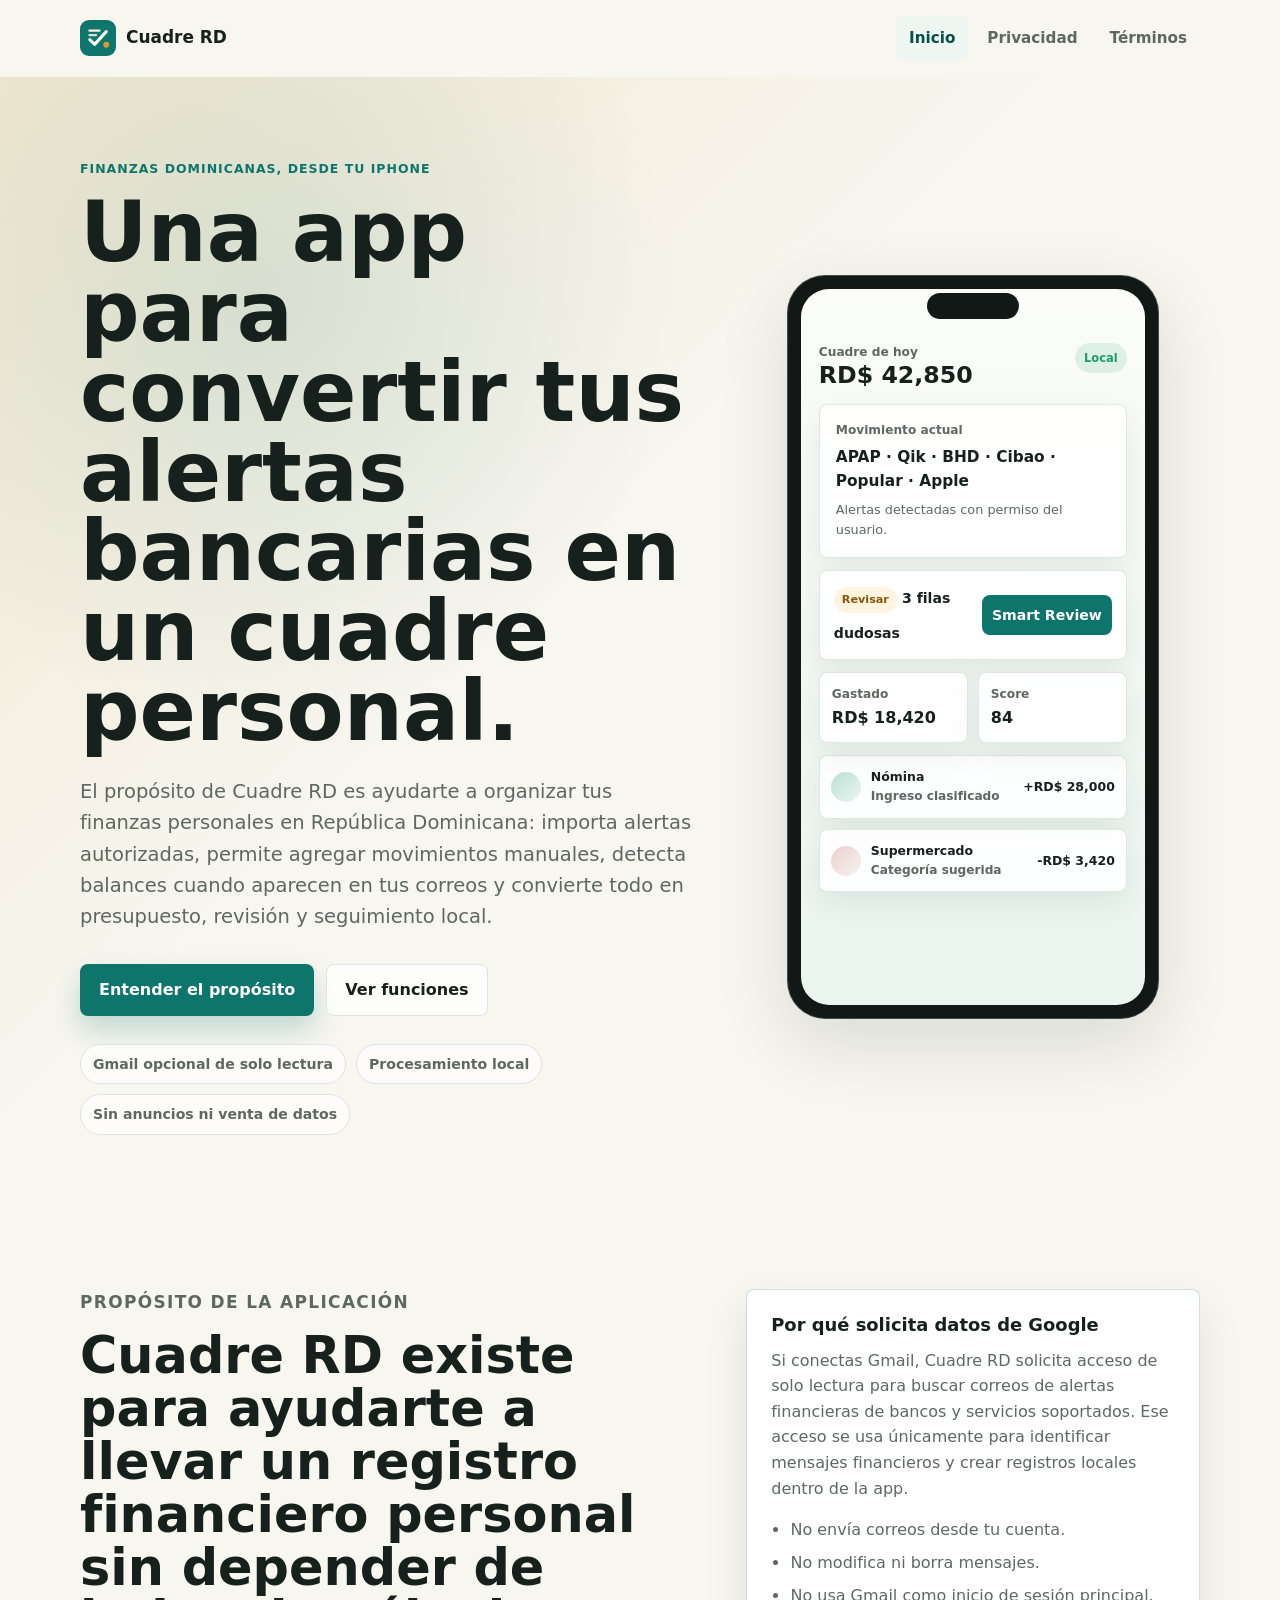
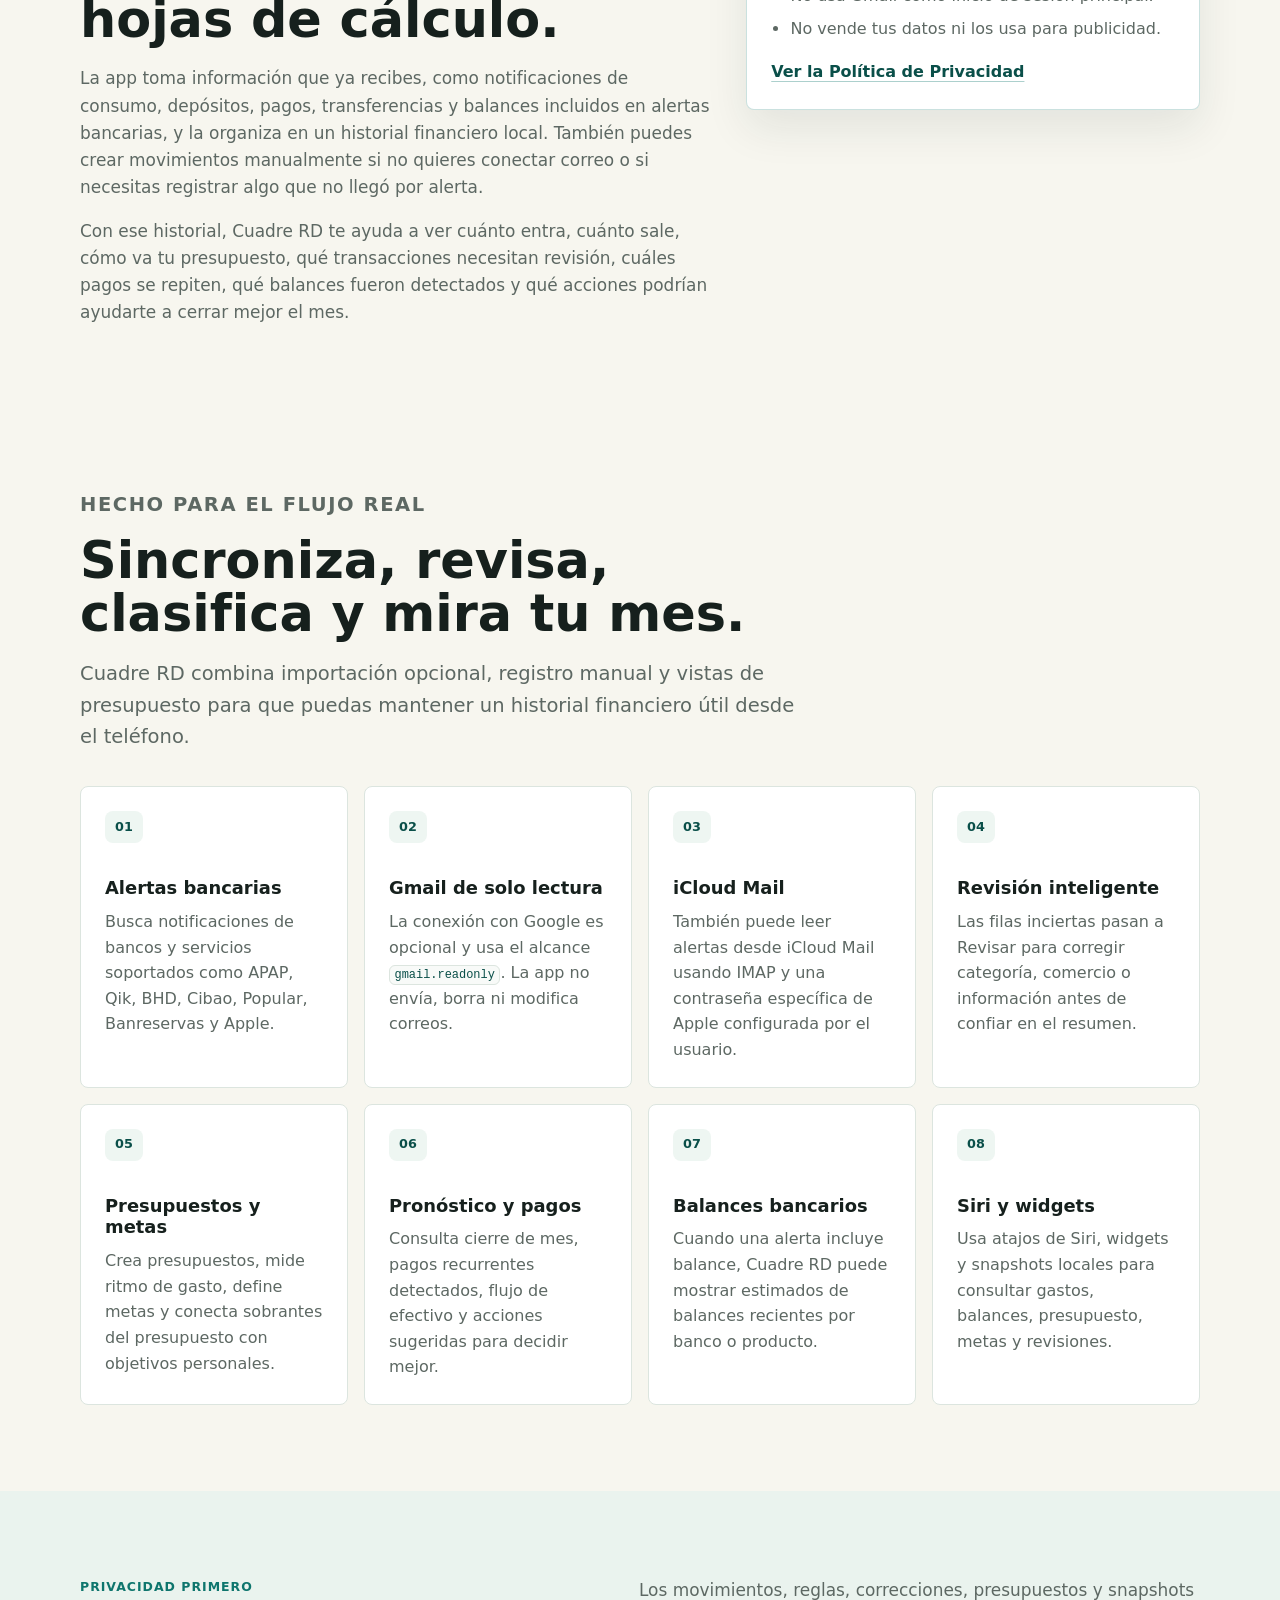
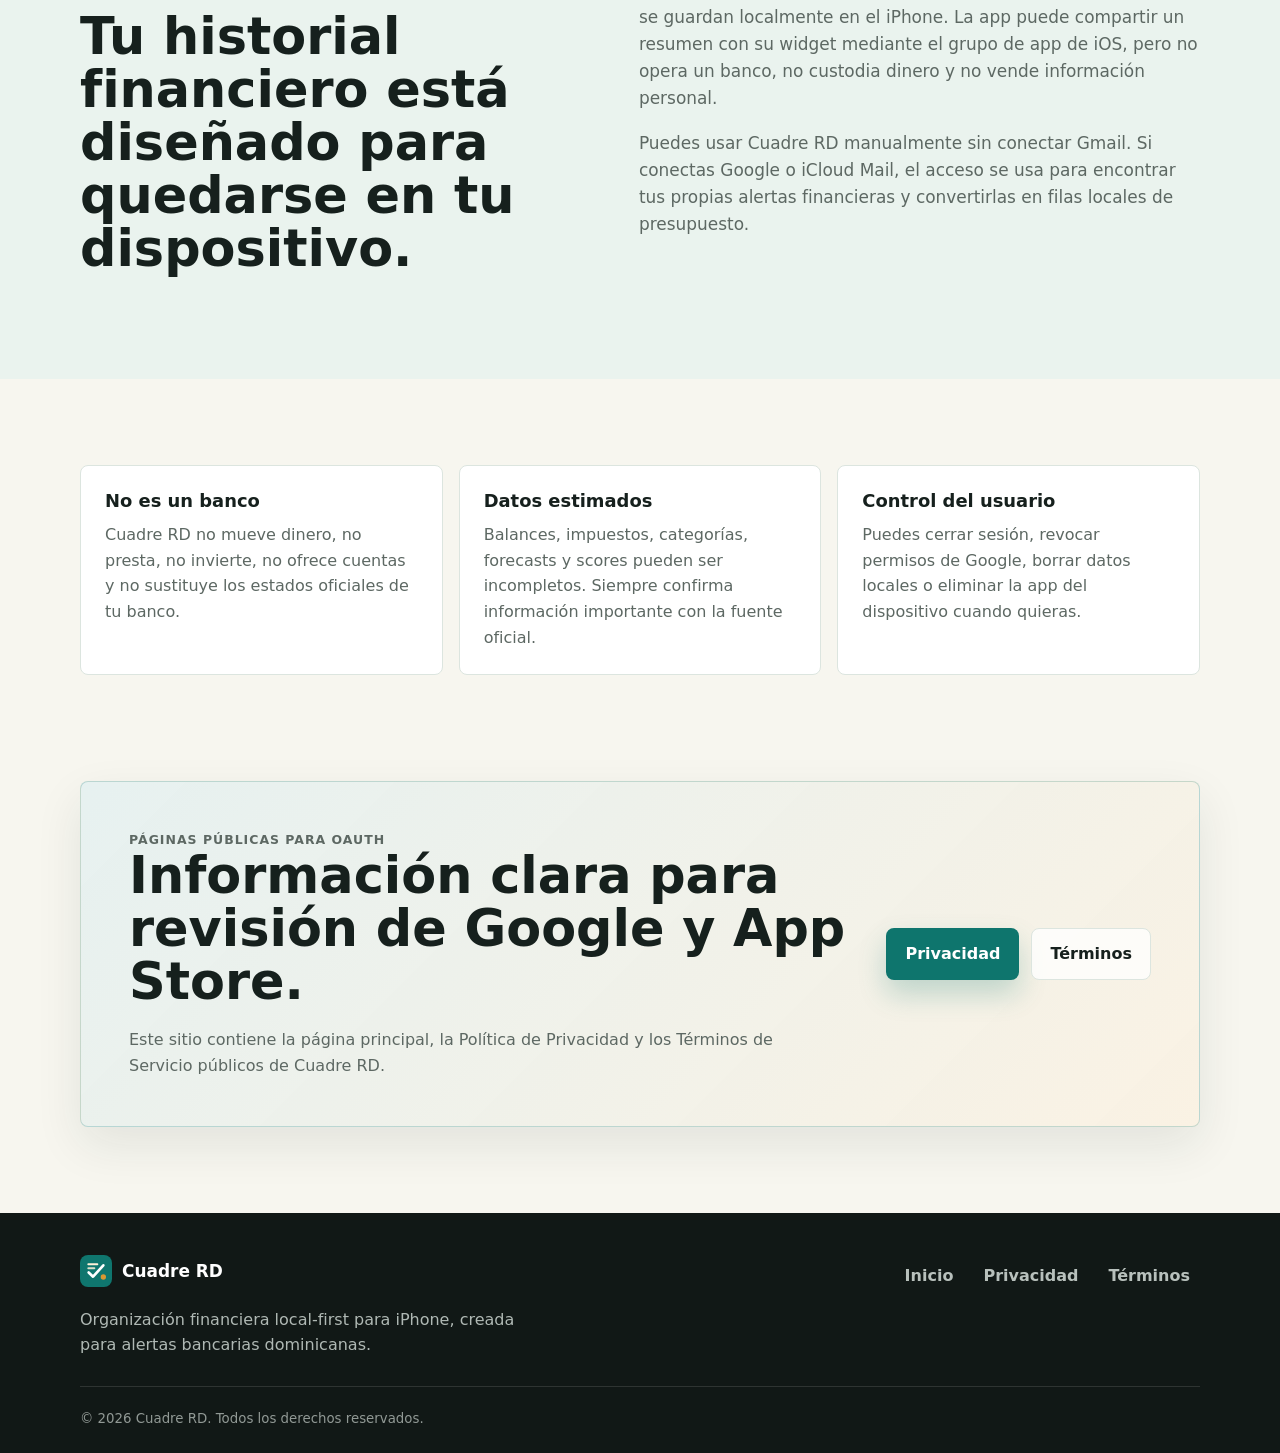
==== commit 462af18b: "Clarify app purpose on homepage" ====
--- a/index.html
+++ b/index.html
@@ -4,7 +4,7 @@
     <meta charset="utf-8">
     <meta name="viewport" content="width=device-width, initial-scale=1">
     <title>Cuadre RD | Finanzas personales para alertas bancarias dominicanas</title>
-    <meta name="description" content="Cuadre RD es una app iOS para organizar alertas bancarias, presupuestos, balances, metas y revisiones financieras desde tu iPhone.">
+    <meta name="description" content="Cuadre RD es una app iOS de finanzas personales que ayuda a organizar alertas bancarias, movimientos manuales, presupuestos, balances y revisiones desde el iPhone.">
     <meta name="theme-color" content="#0e756d">
     <link rel="icon" href="assets/cuadrerd-mark.svg" type="image/svg+xml">
     <link rel="stylesheet" href="styles.css">
@@ -37,14 +37,14 @@
         <div class="container hero-grid">
           <div class="hero-copy reveal">
             <p class="eyebrow">Finanzas dominicanas, desde tu iPhone</p>
-            <h1>Alertas, presupuesto y cuadre diario en un solo lugar.</h1>
+            <h1>Una app para convertir tus alertas bancarias en un cuadre personal.</h1>
             <p class="hero-text">
-              Cuadre RD organiza tus movimientos financieros a partir de alertas bancarias autorizadas,
-              transacciones manuales y vistas locales para ayudarte a entender tu mes sin entregar el control
-              de tus datos.
+              El propósito de Cuadre RD es ayudarte a organizar tus finanzas personales en República Dominicana:
+              importa alertas autorizadas, permite agregar movimientos manuales, detecta balances cuando aparecen
+              en tus correos y convierte todo en presupuesto, revisión y seguimiento local.
             </p>
             <div class="hero-actions" aria-label="Acciones principales">
-              <a class="btn btn-primary" href="privacy.html">Leer política de privacidad</a>
+              <a class="btn btn-primary" href="#proposito">Entender el propósito</a>
               <a class="btn btn-secondary" href="#funciones">Ver funciones</a>
             </div>
             <div class="trust-row" aria-label="Puntos de confianza">
@@ -105,6 +105,42 @@
                 </div>
               </div>
             </div>
+          </div>
+        </div>
+      </section>
+
+      <section class="section-pad purpose-section" id="proposito">
+        <div class="container purpose-grid">
+          <div class="purpose-copy reveal">
+            <p class="eyebrow">Propósito de la aplicación</p>
+            <h2>Cuadre RD existe para ayudarte a llevar un registro financiero personal sin depender de hojas de cálculo.</h2>
+            <p>
+              La app toma información que ya recibes, como notificaciones de consumo, depósitos, pagos,
+              transferencias y balances incluidos en alertas bancarias, y la organiza en un historial financiero
+              local. También puedes crear movimientos manualmente si no quieres conectar correo o si necesitas
+              registrar algo que no llegó por alerta.
+            </p>
+            <p>
+              Con ese historial, Cuadre RD te ayuda a ver cuánto entra, cuánto sale, cómo va tu presupuesto,
+              qué transacciones necesitan revisión, cuáles pagos se repiten, qué balances fueron detectados y
+              qué acciones podrían ayudarte a cerrar mejor el mes.
+            </p>
+          </div>
+
+          <div class="purpose-panel reveal" aria-label="Uso de datos solicitados">
+            <h3>Por qué solicita datos de Google</h3>
+            <p>
+              Si conectas Gmail, Cuadre RD solicita acceso de solo lectura para buscar correos de alertas
+              financieras de bancos y servicios soportados. Ese acceso se usa únicamente para identificar
+              mensajes financieros y crear registros locales dentro de la app.
+            </p>
+            <ul>
+              <li>No envía correos desde tu cuenta.</li>
+              <li>No modifica ni borra mensajes.</li>
+              <li>No usa Gmail como inicio de sesión principal.</li>
+              <li>No vende tus datos ni los usa para publicidad.</li>
+            </ul>
+            <a class="inline-link" href="privacy.html">Ver la Política de Privacidad</a>
           </div>
         </div>
       </section>
--- a/styles.css
+++ b/styles.css
@@ -508,6 +508,59 @@
   gap: 16px;
 }
 
+.purpose-section {
+  padding-top: 72px;
+}
+
+.purpose-grid {
+  display: grid;
+  grid-template-columns: minmax(0, 1fr) minmax(320px, 0.72fr);
+  gap: 36px;
+  align-items: start;
+}
+
+.purpose-copy {
+  max-width: 760px;
+}
+
+.purpose-copy p {
+  color: var(--muted);
+  font-size: 1.06rem;
+}
+
+.purpose-panel {
+  border: 1px solid rgba(14, 117, 109, 0.22);
+  border-radius: var(--radius);
+  background: var(--surface);
+  box-shadow: 0 18px 44px rgba(20, 45, 40, 0.09);
+  padding: 24px;
+}
+
+.purpose-panel h3 {
+  margin-bottom: 12px;
+}
+
+.purpose-panel p,
+.purpose-panel li {
+  color: var(--muted);
+}
+
+.purpose-panel ul {
+  margin: 16px 0 18px;
+}
+
+.inline-link {
+  color: var(--primary-dark);
+  font-weight: 820;
+  text-decoration-color: rgba(14, 117, 109, 0.34);
+  text-underline-offset: 4px;
+}
+
+.inline-link:hover,
+.inline-link:focus-visible {
+  color: var(--primary);
+}
+
 .feature-card,
 .proof-card {
   border: 1px solid var(--line);
@@ -758,6 +811,7 @@
   }
 
   .hero-grid,
+  .purpose-grid,
   .split,
   .policy-layout {
     grid-template-columns: 1fr;
